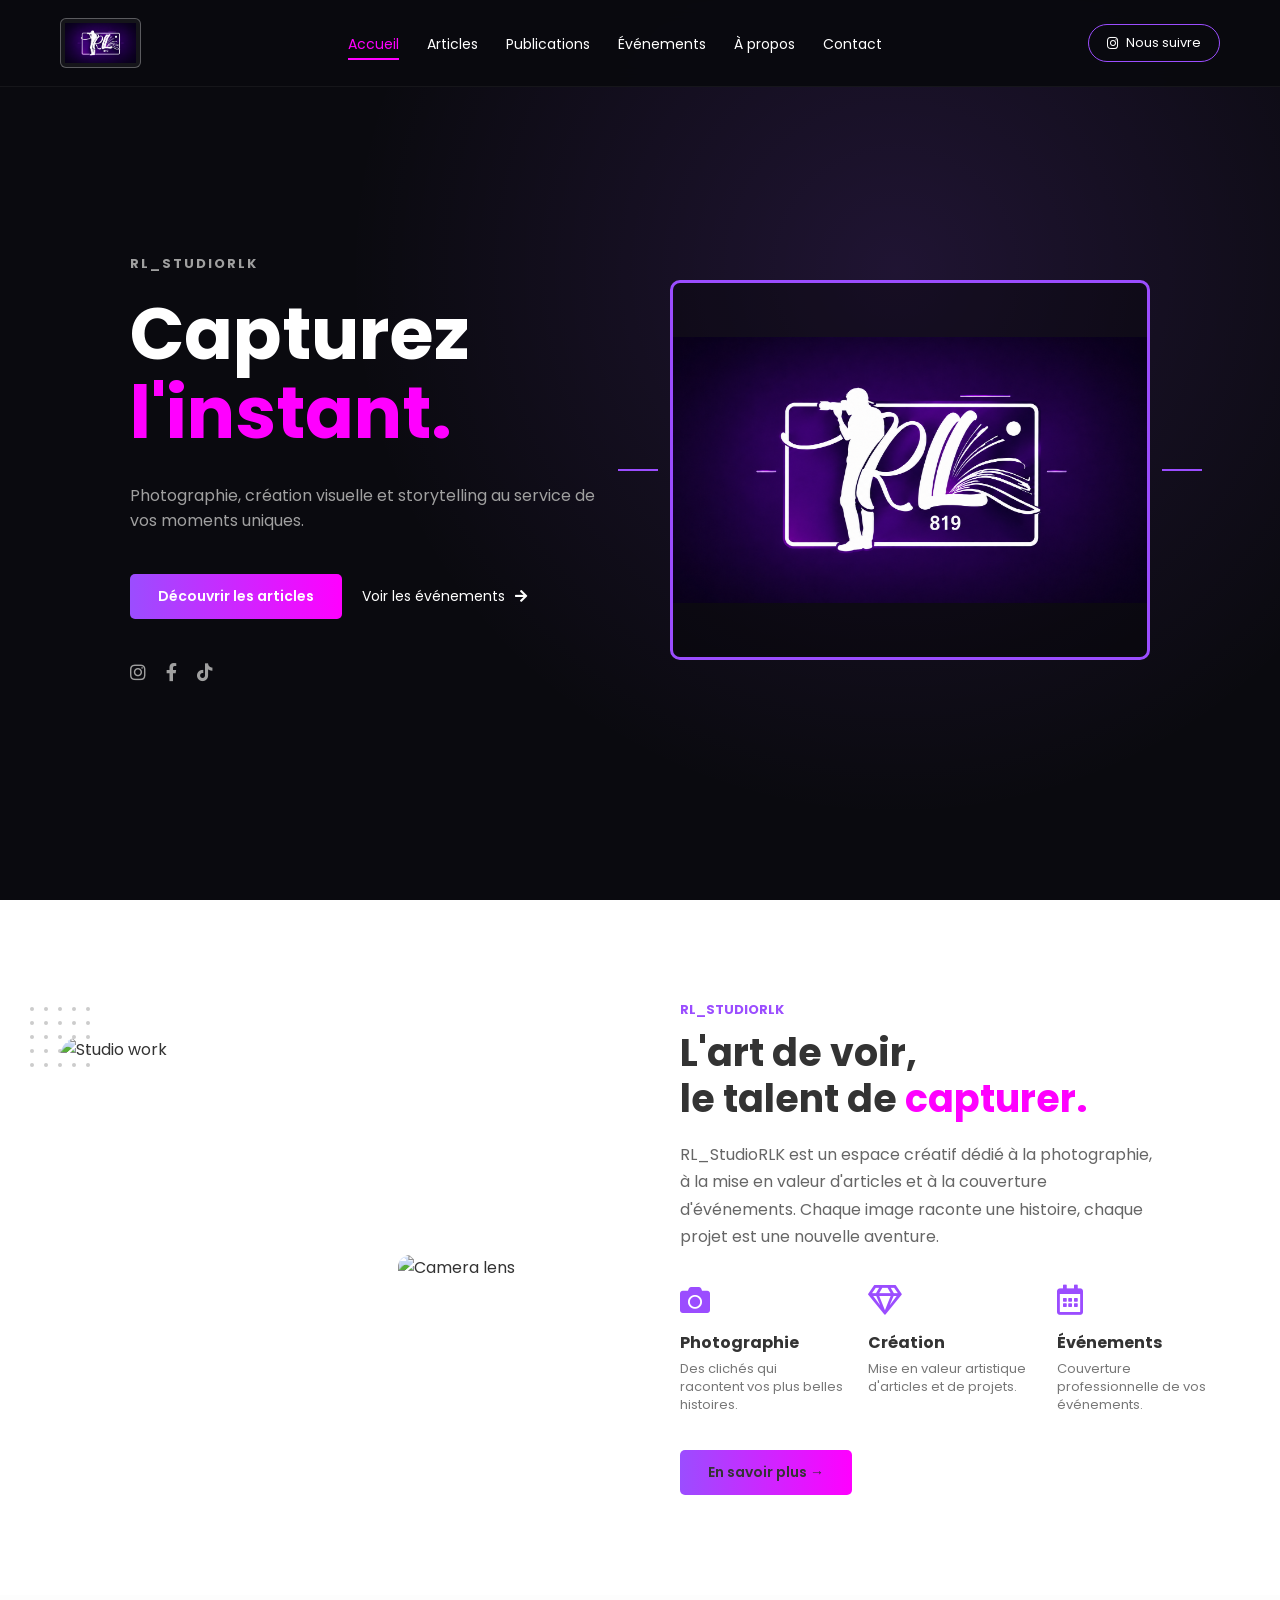
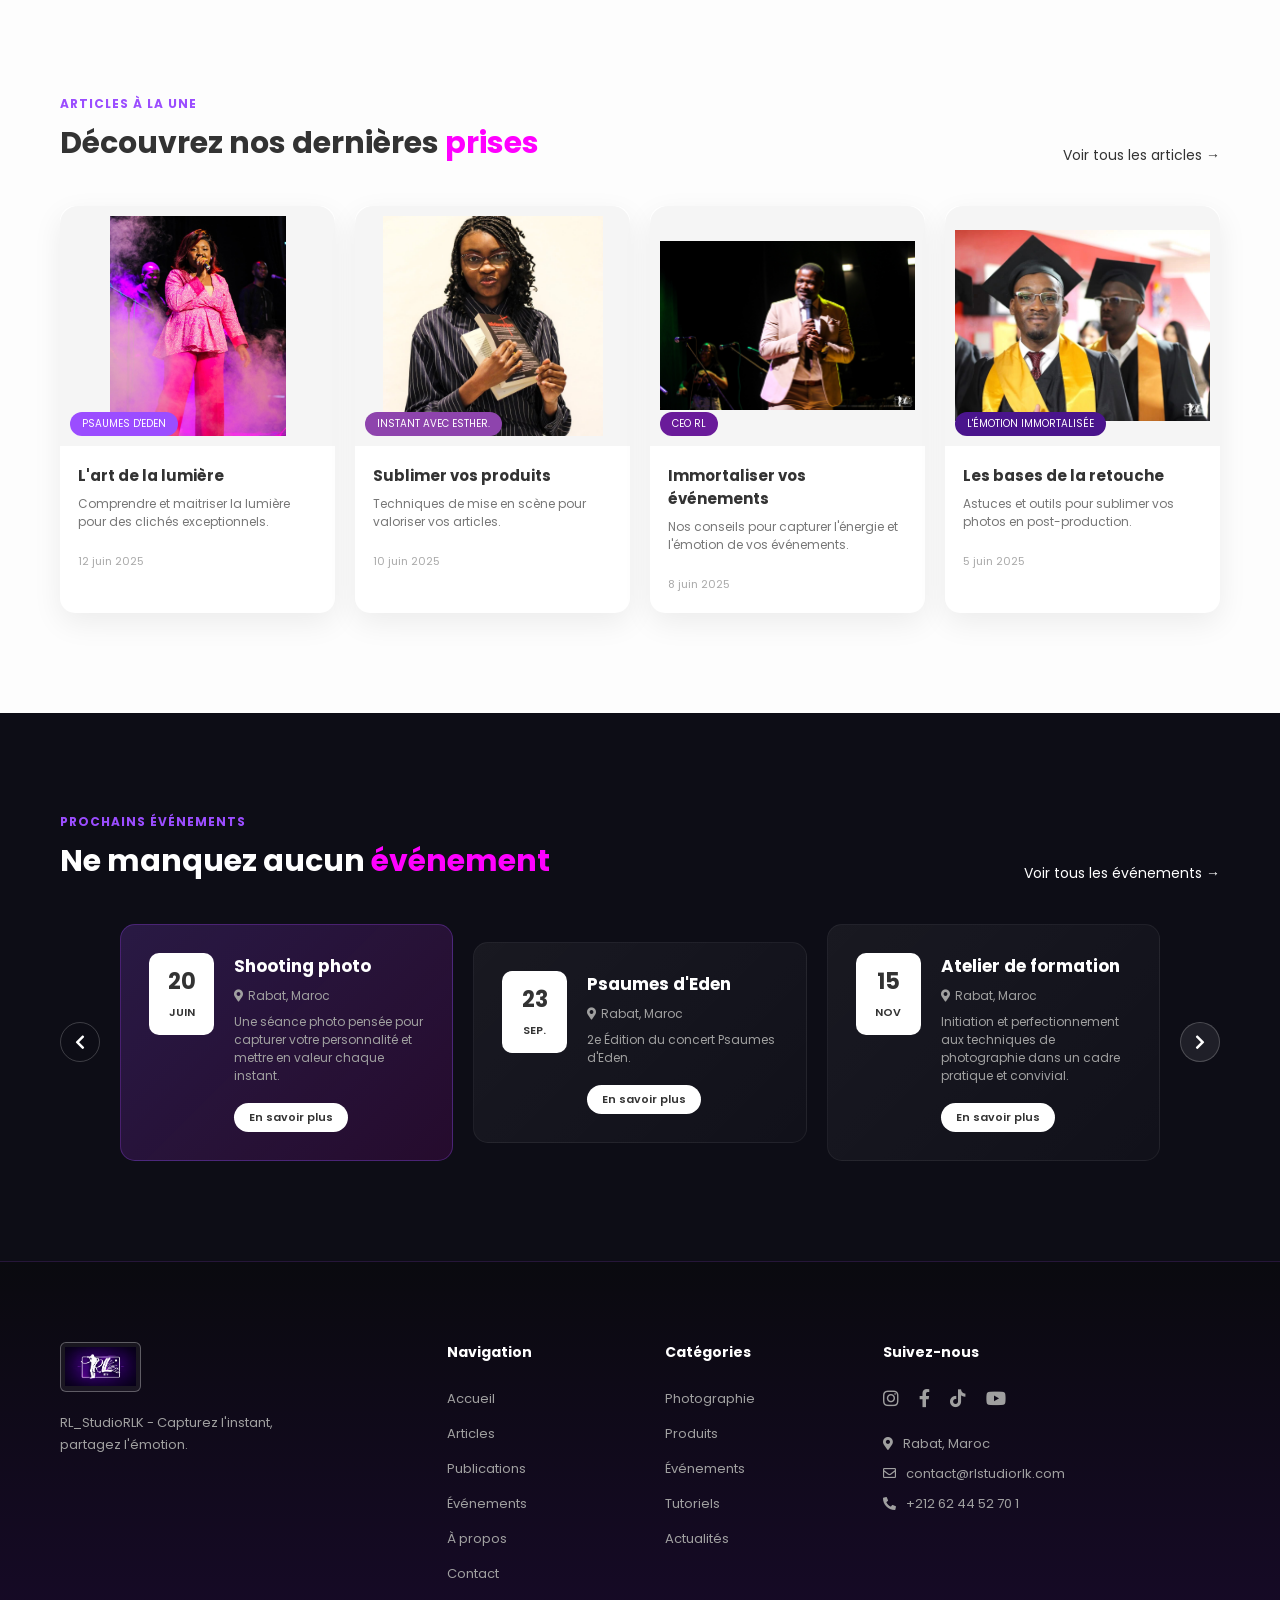
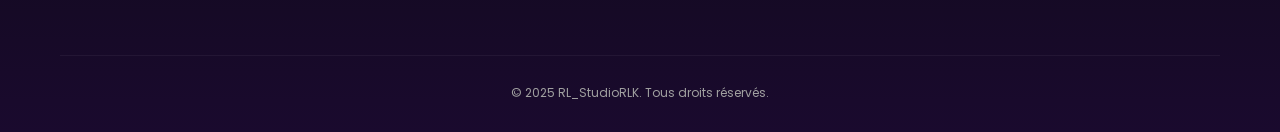
==== index.html @ e12bb28c "RLStudio" ====
<!DOCTYPE html>
<html lang="fr">
<head>
    <meta charset="UTF-8">
    <meta name="viewport" content="width=device-width, initial-scale=1.0">
    <title>RL_STUDIORLK - Capturez l'instant</title>
    <link rel="stylesheet" href="https://cdnjs.cloudflare.com/ajax/libs/font-awesome/5.15.3/css/all.min.css">
    <link href="https://fonts.googleapis.com/css2?family=Poppins:wght@300;400;500;600;700&display=swap" rel="stylesheet">
    <style>
        :root {
            --primary: #9b4dff;
            --primary-dark: #6a1b9a;
            --accent: #ff00ff;
            --bg-dark: #0a0a0f;
            --text-light: #ffffff;
            --text-gray: #a0a0a0;
            --nav-bg: rgba(10, 10, 15, 0.97);
        }

        * { margin: 0; padding: 0; box-sizing: border-box; font-family: 'Poppins', sans-serif; }

        body { background-color: var(--bg-dark); color: var(--text-light); overflow-x: hidden; }

        a { text-decoration: none; color: inherit; }
        ul { list-style: none; }

        .container { max-width: 1200px; margin: 0 auto; padding: 0 20px; }

        /* ===== SCROLL ANIMATIONS ===== */
        .reveal {
            opacity: 0;
            transform: translateX(-60px);
            transition: opacity 0.7s ease, transform 0.7s ease;
        }
        .reveal.from-right { transform: translateX(60px); }
        .reveal.from-bottom { transform: translateY(40px); }
        .reveal.visible { opacity: 1; transform: translate(0, 0); }
        .reveal.delay-1 { transition-delay: 0.1s; }
        .reveal.delay-2 { transition-delay: 0.2s; }
        .reveal.delay-3 { transition-delay: 0.3s; }
        .reveal.delay-4 { transition-delay: 0.4s; }
        .reveal.delay-5 { transition-delay: 0.5s; }
        .reveal.delay-6 { transition-delay: 0.6s; }

        /* ===== NAVBAR ===== */
        nav {
            position: fixed;
            top: 0; left: 0; right: 0;
            z-index: 1000;
            background: var(--nav-bg);
            padding: 18px 0;
            border-bottom: 1px solid rgba(255,255,255,0.05);
            backdrop-filter: blur(10px);
        }

        nav .container { display: flex; justify-content: space-between; align-items: center; }

        .logo { font-weight: 700; font-size: 22px; display: flex; align-items: center; gap: 10px; z-index: 1100; position: relative; }
        .logo-box { border: 1px solid rgba(255,255,255,0.3); padding: 4px; border-radius: 6px; display: flex; align-items: center; justify-content: center; background: rgba(255,255,255,0.05); }
        .logo-box img { height: 40px; width: auto; display: block; object-fit: contain; }

        .nav-links { display: flex; gap: 28px; }
        .nav-links li a { font-size: 14px; font-weight: 400; transition: color 0.3s; }
        .nav-links li a:hover { color: var(--primary); }
        .nav-links li a.active { color: var(--accent); border-bottom: 2px solid var(--accent); padding-bottom: 4px; }

        .btn-follow {
            border: 1px solid var(--primary);
            padding: 8px 18px;
            border-radius: 20px;
            display: flex;
            align-items: center;
            gap: 8px;
            font-size: 13px;
            transition: background 0.3s, color 0.3s;
            white-space: nowrap;
        }
        .btn-follow:hover { background: var(--primary); color: white; }

        /* Bouton fermer DANS le menu */
        .mobile-close {
            position: absolute;
            top: 24px;
            right: 24px;
            width: 44px;
            height: 44px;
            background: rgba(255,255,255,0.08);
            border: 1px solid rgba(255,255,255,0.25);
            border-radius: 50%;
            display: flex;
            justify-content: center;
            align-items: center;
            cursor: pointer;
            z-index: 10;
            padding: 0;
            transition: background 0.3s, border-color 0.3s;
        }
        .mobile-close:hover { background: rgba(255,255,255,0.15); border-color: white; }
        .mobile-close span {
            display: block;
            width: 20px;
            height: 2px;
            background: #ffffff;
            border-radius: 2px;
            position: absolute;
        }
        .mobile-close span:nth-child(1) { transform: rotate(45deg); }
        .mobile-close span:nth-child(2) { transform: rotate(-45deg); }

        /* ===== HAMBURGER BUTTON ===== */
        .hamburger {
            display: none;
            flex-direction: column;
            justify-content: center;
            align-items: center;
            gap: 5px;
            width: 40px;
            height: 40px;
            cursor: pointer;
            z-index: 1200;
            position: relative;
            border: 1px solid rgba(255,255,255,0.15);
            border-radius: 8px;
            padding: 8px;
            background: transparent;
            transition: border-color 0.3s;
        }
        .hamburger:hover { border-color: var(--primary); }
        .hamburger.open { border-color: rgba(255,255,255,0.5); background: rgba(255,255,255,0.05); }

        .hamburger span {
            display: block;
            width: 22px;
            height: 2px;
            background: #ffffff;
            border-radius: 2px;
            transition: all 0.35s cubic-bezier(0.4, 0, 0.2, 1);
            transform-origin: center;
        }

        .hamburger.open span {
            background: #ffffff;
        }

        /* Animation croix */
        .hamburger.open span:nth-child(1) { transform: translateY(7px) rotate(45deg); }
        .hamburger.open span:nth-child(2) { opacity: 0; transform: scaleX(0); }
        .hamburger.open span:nth-child(3) { transform: translateY(-7px) rotate(-45deg); }

        /* ===== MOBILE MENU OVERLAY ===== */
        .mobile-menu {
            display: none;
            position: fixed;
            top: 0; left: 0; right: 0; bottom: 0;
            background: var(--bg-dark);
            z-index: 1100;
            flex-direction: column;
            justify-content: center;
            align-items: center;
            gap: 0;
            opacity: 0;
            pointer-events: none;
            transition: opacity 0.4s ease;
        }

        .mobile-menu.open {
            opacity: 1;
            pointer-events: all;
        }

        /* Fond décoratif mobile menu */
        .mobile-menu::before {
            content: '';
            position: absolute;
            top: -200px; right: -200px;
            width: 600px; height: 600px;
            background: radial-gradient(circle, rgba(155,77,255,0.12) 0%, transparent 70%);
            pointer-events: none;
        }
        .mobile-menu::after {
            content: '';
            position: absolute;
            bottom: -200px; left: -200px;
            width: 500px; height: 500px;
            background: radial-gradient(circle, rgba(255,0,255,0.08) 0%, transparent 70%);
            pointer-events: none;
        }

        .mobile-nav-links {
            display: flex;
            flex-direction: column;
            align-items: center;
            gap: 8px;
            width: 100%;
            padding: 0 30px;
            position: relative;
            z-index: 1;
        }

        .mobile-nav-links li {
            width: 100%;
            text-align: center;
            opacity: 0;
            transform: translateY(20px);
            transition: opacity 0.4s ease, transform 0.4s ease;
        }

        .mobile-menu.open .mobile-nav-links li {
            opacity: 1;
            transform: translateY(0);
        }

        /* Délais cascade sur les liens mobile */
        .mobile-menu.open .mobile-nav-links li:nth-child(1) { transition-delay: 0.1s; }
        .mobile-menu.open .mobile-nav-links li:nth-child(2) { transition-delay: 0.17s; }
        .mobile-menu.open .mobile-nav-links li:nth-child(3) { transition-delay: 0.24s; }
        .mobile-menu.open .mobile-nav-links li:nth-child(4) { transition-delay: 0.31s; }
        .mobile-menu.open .mobile-nav-links li:nth-child(5) { transition-delay: 0.38s; }
        .mobile-menu.open .mobile-nav-links li:nth-child(6) { transition-delay: 0.45s; }

        .mobile-nav-links li a {
            display: block;
            font-size: 28px;
            font-weight: 600;
            color: white;
            padding: 14px 0;
            letter-spacing: 1px;
            transition: color 0.3s;
            border-bottom: 1px solid rgba(255,255,255,0.06);
        }
        .mobile-nav-links li:last-child a { border-bottom: none; }
        .mobile-nav-links li a:hover { color: var(--accent); }
        .mobile-nav-links li a.active { color: var(--accent); }

        .mobile-follow {
            margin-top: 40px;
            opacity: 0;
            transform: translateY(20px);
            transition: opacity 0.4s ease 0.55s, transform 0.4s ease 0.55s;
            position: relative;
            z-index: 1;
        }

        .mobile-menu.open .mobile-follow {
            opacity: 1;
            transform: translateY(0);
        }

        .mobile-follow a {
            display: flex;
            align-items: center;
            gap: 10px;
            background: linear-gradient(90deg, #9b4dff, #ff00ff);
            padding: 14px 40px;
            border-radius: 30px;
            font-size: 15px;
            font-weight: 600;
            color: white;
        }

        .mobile-social {
            display: flex;
            gap: 24px;
            margin-top: 30px;
            opacity: 0;
            transform: translateY(20px);
            transition: opacity 0.4s ease 0.62s, transform 0.4s ease 0.62s;
            position: relative;
            z-index: 1;
        }
        .mobile-menu.open .mobile-social { opacity: 1; transform: translateY(0); }
        .mobile-social a { color: var(--text-gray); font-size: 20px; transition: color 0.3s; }
        .mobile-social a:hover { color: var(--accent); }

        /* ===== HERO ===== */
        .hero {
            padding-top: 140px;
            padding-bottom: 100px;
            min-height: 100vh;
            display: flex;
            align-items: center;
            background: radial-gradient(circle at 70% 30%, rgba(155,77,255,0.15) 0%, rgba(10,10,15,0) 50%);
        }

        .hero-content { display: flex; justify-content: space-between; align-items: center; width: 100%; gap: 40px; }
        .hero-text { flex: 1; max-width: 500px; }

        .hero-text h4 { color: var(--text-gray); font-size: 13px; text-transform: uppercase; margin-bottom: 20px; letter-spacing: 2px; }

        .hero-text h1 { font-size: 72px; line-height: 1.1; margin-bottom: 30px; }
        .hero-text h1 span { color: var(--accent); display: block; }
        .hero-text p { color: var(--text-gray); font-size: 16px; margin-bottom: 40px; line-height: 1.6; }

        .hero-btns { display: flex; gap: 20px; align-items: center; margin-bottom: 40px; flex-wrap: wrap; }

        .btn-primary {
            background: linear-gradient(90deg, #9b4dff, #ff00ff);
            padding: 12px 28px;
            border-radius: 5px;
            font-weight: 600;
            font-size: 14px;
            display: inline-block;
            transition: opacity 0.3s;
        }
        .btn-primary:hover { opacity: 0.85; }

        .btn-link { font-size: 14px; display: flex; align-items: center; gap: 10px; }
        .btn-link:hover { color: var(--accent); }

        .social-icons { display: flex; gap: 20px; }
        .social-icons a { color: var(--text-gray); font-size: 18px; transition: color 0.3s; }
        .social-icons a:hover { color: var(--accent); }

        .hero-image { flex: 1; position: relative; display: flex; justify-content: flex-end; }

        .hero-image-wrapper {
            position: relative;
            width: 480px; height: 380px;
            border: 3px solid var(--primary);
            border-radius: 10px;
            display: flex; justify-content: center; align-items: center;
        }
        .hero-image-wrapper::before, .hero-image-wrapper::after {
            content: ''; position: absolute; background: var(--primary); height: 2px; width: 40px;
        }
        .hero-image-wrapper::before { left: -55px; }
        .hero-image-wrapper::after { right: -55px; }

        .hero-main-img { width: 100%; height: 100%; object-fit: contain; border-radius: 8px; background: rgba(0,0,0,0.3); }

        /* ===== ABOUT ===== */
        .about { background: white; color: #333; padding: 100px 0; }
        .about-content { display: flex; gap: 80px; align-items: center; }

        .about-images { flex: 1; position: relative; display: flex; min-height: 400px; }

        .dots-grid { position: absolute; top: -30px; left: -30px; display: grid; grid-template-columns: repeat(5,1fr); gap: 10px; z-index: 0; }
        .dot { width: 4px; height: 4px; background: #ccc; border-radius: 50%; }

        .main-about-img { width: 320px; height: 420px; object-fit: cover; border-radius: 20px; position: relative; z-index: 1; }

        .overlay-about-img {
            width: 180px; height: 250px; object-fit: cover; border-radius: 20px;
            position: absolute; bottom: -40px; right: 30px; z-index: 2; border: 8px solid white;
        }

        .about-text { flex: 1; }
        .about-text h4 { color: var(--primary); font-size: 13px; margin-bottom: 10px; }
        .about-text h2 { font-size: 38px; line-height: 1.2; margin-bottom: 20px; }
        .about-text h2 span { color: var(--accent); }
        .about-text > p { color: #666; margin-bottom: 35px; max-width: 480px; line-height: 1.7; }

        .services { display: grid; grid-template-columns: repeat(3,1fr); gap: 25px; margin-bottom: 35px; }
        .service-item h5 { font-size: 16px; margin: 12px 0 5px; }
        .service-item p { font-size: 13px; color: #777; line-height: 1.4; }
        .service-icon { font-size: 30px; color: var(--primary); }

        /* ===== ARTICLES ===== */
        .articles { padding: 100px 0; background: #fdfdfd; color: #333; }

        .section-header { display: flex; justify-content: space-between; align-items: flex-end; margin-bottom: 40px; gap: 20px; }
        .section-header h4 { color: var(--primary); font-size: 12px; margin-bottom: 8px; text-transform: uppercase; letter-spacing: 1px; }
        .section-header h2 { font-size: 30px; }
        .section-header h2 span { color: var(--accent); }

        .article-grid { display: grid; grid-template-columns: repeat(4,1fr); gap: 20px; }

        .article-card { background: white; border-radius: 15px; overflow: hidden; box-shadow: 0 10px 30px rgba(0,0,0,0.07); transition: transform 0.3s; }
        .article-card:hover { transform: translateY(-8px); }

        .article-img {
            height: 240px;
            overflow: hidden;
            position: relative;
            background: #f5f5f5;
            border-radius: 18px 18px 0 0;
        }
        .article-img img {
            width: 100%;
            height: 100%;
            object-fit: contain;
            object-position: center;
            display: block;
            padding: 10px;
            box-sizing: border-box;
            border-radius: 18px;
            transition: transform 0.4s;
        }
        .article-card:hover .article-img img { transform: scale(1.04); }

        .badge { position: absolute; bottom: 10px; left: 10px; background: var(--primary); color: white; padding: 4px 12px; border-radius: 15px; font-size: 10px; text-transform: uppercase; }

        .article-info { padding: 18px; }
        .article-info h3 { font-size: 15px; margin-bottom: 8px; }
        .article-info p { font-size: 12px; color: #777; margin-bottom: 16px; line-height: 1.5; }
        .article-date { font-size: 11px; color: #aaa; }

        /* ===== EVENTS ===== */
        .events { background: #0d0d16; padding: 100px 0; }
        .events-slider { display: flex; gap: 20px; align-items: center; }

        .event-card {
            flex: 1;
            background: linear-gradient(135deg, rgba(255,255,255,0.05) 0%, rgba(255,255,255,0.02) 100%);
            border-radius: 15px; padding: 28px; display: flex; gap: 20px;
            overflow: hidden; min-height: 190px;
            border: 1px solid rgba(255,255,255,0.06);
        }
        .event-card.featured { background: linear-gradient(135deg, rgba(155,77,255,0.2) 0%, rgba(255,0,255,0.1) 100%); border-color: rgba(155,77,255,0.3); }

        .event-date-box { background: white; color: #333; border-radius: 10px; padding: 12px; text-align: center; min-width: 65px; height: fit-content; }
        .event-date-box .day { font-size: 22px; font-weight: 700; display: block; }
        .event-date-box .month { font-size: 11px; font-weight: 600; text-transform: uppercase; }

        .event-details h3 { font-size: 17px; margin-bottom: 8px; }
        .event-location { font-size: 12px; color: var(--text-gray); margin-bottom: 8px; display: flex; align-items: center; gap: 5px; }
        .event-details p { font-size: 12px; color: var(--text-gray); margin-bottom: 18px; max-width: 200px; }

        .btn-sm-white { background: white; color: #333; padding: 6px 15px; border-radius: 20px; font-size: 11px; font-weight: 600; display: inline-block; transition: background 0.3s; }
        .btn-sm-white:hover { background: var(--primary); color: white; }

        .slider-arrow { width: 40px; height: 40px; border-radius: 50%; border: 1px solid rgba(255,255,255,0.2); display: flex; justify-content: center; align-items: center; cursor: pointer; flex-shrink: 0; transition: border-color 0.3s, background 0.3s; }
        .slider-arrow:hover { border-color: var(--primary); background: rgba(155,77,255,0.15); }

        /* ===== FOOTER ===== */
        footer { padding: 80px 0 30px; background: linear-gradient(to bottom, #0a0a0f, #1a0a2e); border-top: 1px solid rgba(255,255,255,0.05); }

        .footer-grid { display: grid; grid-template-columns: 2fr 1fr 1fr 2fr; gap: 50px; margin-bottom: 60px; }

        .footer-logo-desc p { font-size: 13px; color: var(--text-gray); margin-top: 20px; max-width: 250px; line-height: 1.7; }
        .footer-col h4 { font-size: 14px; margin-bottom: 22px; color: var(--text-light); }
        .footer-col ul li { margin-bottom: 10px; }
        .footer-col ul li a { font-size: 13px; color: var(--text-gray); transition: color 0.3s; }
        .footer-col ul li a:hover { color: var(--primary); }
        .footer-contact p { font-size: 13px; color: var(--text-gray); margin-bottom: 10px; display: flex; align-items: center; gap: 10px; }

        .footer-bottom { border-top: 1px solid rgba(255,255,255,0.05); padding-top: 28px; text-align: center; font-size: 12px; color: var(--text-gray); }

        /* ===================================================== */
        /*                  RESPONSIVE — TABLET (≤900px)         */
        /* ===================================================== */
        @media (max-width: 900px) {
            .nav-links, .btn-follow { display: none; }
            .hamburger { display: flex; }
            .mobile-menu { display: flex; }

            /* Hero */
            .hero-content { flex-direction: column; text-align: center; gap: 50px; }
            .hero-text { max-width: 100%; }
            .hero-text h1 { font-size: 52px; }
            .hero-btns { justify-content: center; }
            .social-icons { justify-content: center; }
            .hero-image { justify-content: center; width: 100%; }
            .hero-image-wrapper { width: 100%; max-width: 420px; height: 320px; }
            .hero-image-wrapper::before, .hero-image-wrapper::after { display: none; }

            /* About */
            .about-content { flex-direction: column; gap: 60px; }
            .about-images { justify-content: center; min-height: 350px; }
            .main-about-img { width: 280px; height: 360px; }
            .overlay-about-img { width: 150px; height: 210px; right: 10px; bottom: -30px; }
            .about-text { text-align: center; }
            .about-text > p { margin-left: auto; margin-right: auto; }
            .about-text h2 { font-size: 32px; }
            .services { grid-template-columns: repeat(3,1fr); }

            /* Articles */
            .article-grid { grid-template-columns: repeat(2,1fr); }
            .article-img { height: 220px; }
            .section-header { flex-direction: column; align-items: flex-start; gap: 10px; }

            /* Events */
            .events-slider { flex-direction: column; }
            .slider-arrow { display: none; }
            .event-card { width: 100%; }

            /* Footer */
            .footer-grid { grid-template-columns: 1fr 1fr; gap: 35px; }
            .footer-logo-desc { grid-column: 1 / -1; }
        }

        /* ===================================================== */
        /*                  RESPONSIVE — MOBILE (≤600px)         */
        /* ===================================================== */
        @media (max-width: 600px) {
            .hero { padding-top: 110px; padding-bottom: 70px; }
            .hero-text h1 { font-size: 40px; }
            .hero-text h4 { font-size: 12px; }
            .hero-text p { font-size: 14px; }
            .hero-btns { flex-direction: column; align-items: center; gap: 14px; }
            .btn-primary { width: 100%; text-align: center; }
            .hero-image-wrapper { height: 260px; }

            /* About */
            .about { padding: 70px 0 90px; }
            .about-content { gap: 50px; }
            .about-images { min-height: 300px; }
            .main-about-img { width: 230px; height: 300px; border-radius: 16px; }
            .overlay-about-img { width: 130px; height: 180px; right: 5px; border-width: 5px; border-radius: 14px; }
            .about-text h2 { font-size: 26px; }
            .services { grid-template-columns: 1fr; gap: 20px; text-align: left; }
            .service-item { display: flex; align-items: flex-start; gap: 15px; }
            .service-item > div { flex: 1; }

            /* Articles */
            .articles { padding: 70px 0; }
            .article-grid { grid-template-columns: 1fr; }
            .article-img { height: 240px; }

            /* Events */
            .events { padding: 70px 0; }
            .event-card { flex-direction: column; gap: 15px; }
            .event-date-box { align-self: flex-start; min-width: auto; display: flex; gap: 6px; align-items: baseline; padding: 8px 14px; }
            .event-date-box .day { font-size: 18px; }
            .event-date-box .month { font-size: 12px; }

            /* Footer */
            .footer-grid { grid-template-columns: 1fr; gap: 30px; }
            .footer-logo-desc { grid-column: 1; }
            footer { padding: 60px 0 25px; }
        }
    </style>
</head>
<body>

    <!-- ==================== NAVBAR ==================== -->
    <nav>
        <div class="container">
            <div class="logo">
                <div class="logo-box">
                    <img src="LOGO.png" alt="RL Studio Logo">
                </div>
            </div>
            <ul class="nav-links">
                <li><a href="#" class="active">Accueil</a></li>
                <li><a href="article.html">Articles</a></li>
                <li><a href="#">Publications</a></li>
                <li><a href="#">Événements</a></li>
                <li><a href="#">À propos</a></li>
                <li><a href="contacts.html">Contact</a></li>
            </ul>

            <a href="#" class="btn-follow">
                <i class="fab fa-instagram"></i> Nous suivre
            </a>

            <!-- Hamburger button -->
            <button class="hamburger" id="hamburger" aria-label="Ouvrir le menu">
                <span></span>
                <span></span>
                <span></span>
            </button>
        </div>
    </nav>

    <!-- ==================== MOBILE MENU ==================== -->
    <div class="mobile-menu" id="mobileMenu">
        <button class="mobile-close" id="mobileClose" aria-label="Fermer le menu">
            <span></span>
            <span></span>
        </button>
        <ul class="mobile-nav-links">
            <li><a href="#" class="active">Accueil</a></li>
            <li><a href="article.html">Articles</a></li>
            <li><a href="#">Publications</a></li>
            <li><a href="#">Événements</a></li>
            <li><a href="#">À propos</a></li>
            <li><a href="contacts.html">Contact</a></li>
        </ul>
        <div class="mobile-follow">
            <a href="#">
                <i class="fab fa-instagram"></i> Nous suivre
            </a>
        </div>
        <div class="mobile-social">
            <a href="#"><i class="fab fa-instagram"></i></a>
            <a href="#"><i class="fab fa-facebook-f"></i></a>
            <a href="#"><i class="fab fa-tiktok"></i></a>
            <a href="#"><i class="fab fa-youtube"></i></a>
        </div>
    </div>

    <!-- ==================== HERO ==================== -->
    <section class="hero">
        <div class="container">
            <div class="hero-content">
                <div class="hero-text">
                    <h4 class="reveal delay-1">RL_STUDIORLK</h4>
                    <h1 class="reveal delay-2">Capturez <span>l'instant.</span></h1>
                    <p class="reveal delay-3">Photographie, création visuelle et storytelling au service de vos moments uniques.</p>
                    <div class="hero-btns reveal delay-4">
                        <a href="#" class="btn-primary">Découvrir les articles</a>
                        <a href="#" class="btn-link">Voir les événements <i class="fas fa-arrow-right"></i></a>
                    </div>
                    <div class="social-icons reveal delay-5">
                        <a href="#"><i class="fab fa-instagram"></i></a>
                        <a href="#"><i class="fab fa-facebook-f"></i></a>
                        <a href="#"><i class="fab fa-tiktok"></i></a>
                    </div>
                </div>
                <div class="hero-image reveal from-right delay-3">
                    <div class="hero-image-wrapper">
                        <img src="LOGO.png" class="hero-main-img" alt="RL Studio">
                    </div>
                </div>
            </div>
        </div>
    </section>

    <!-- ==================== ABOUT ==================== -->
    <section class="about">
        <div class="container">
            <div class="about-content">
                <div class="about-images reveal delay-1">
                    <div class="dots-grid">
                        <div class="dot"></div><div class="dot"></div><div class="dot"></div><div class="dot"></div><div class="dot"></div>
                        <div class="dot"></div><div class="dot"></div><div class="dot"></div><div class="dot"></div><div class="dot"></div>
                        <div class="dot"></div><div class="dot"></div><div class="dot"></div><div class="dot"></div><div class="dot"></div>
                        <div class="dot"></div><div class="dot"></div><div class="dot"></div><div class="dot"></div><div class="dot"></div>
                        <div class="dot"></div><div class="dot"></div><div class="dot"></div><div class="dot"></div><div class="dot"></div>
                    </div>
                    <img src="https://replicate.delivery/xezq/8X9nfHsHDwWlEKfaPgrvBB8kS25m3fWCJNq58T6F0OwA9JUtA/out.png" alt="Studio work" class="main-about-img">
                    <img src="https://replicate.delivery/xezq/HtFrKZ6DVCpFFB9Feq8uVPiOADWmxV8pqHxuYWKo06DQfEqWA/out.png" alt="Camera lens" class="overlay-about-img">
                </div>
                <div class="about-text">
                    <h4 class="reveal delay-2">RL_STUDIORLK</h4>
                    <h2 class="reveal delay-3">L'art de voir, <br>le talent de <span>capturer.</span></h2>
                    <p class="reveal delay-4">RL_StudioRLK est un espace créatif dédié à la photographie, à la mise en valeur d'articles et à la couverture d'événements. Chaque image raconte une histoire, chaque projet est une nouvelle aventure.</p>
                    <div class="services">
                        <div class="service-item reveal delay-3">
                            <i class="fas fa-camera service-icon"></i>
                            <h5>Photographie</h5>
                            <p>Des clichés qui racontent vos plus belles histoires.</p>
                        </div>
                        <div class="service-item reveal delay-4">
                            <i class="far fa-gem service-icon"></i>
                            <h5>Création</h5>
                            <p>Mise en valeur artistique d'articles et de projets.</p>
                        </div>
                        <div class="service-item reveal delay-5">
                            <i class="far fa-calendar-alt service-icon"></i>
                            <h5>Événements</h5>
                            <p>Couverture professionnelle de vos événements.</p>
                        </div>
                    </div>
                    <a href="#" class="btn-primary reveal delay-5">En savoir plus &rarr;</a>
                </div>
            </div>
        </div>
    </section>

    <!-- ==================== ARTICLES ==================== -->
    <section class="articles">
        <div class="container">
            <div class="section-header">
                <div class="reveal delay-1">
                    <h4>ARTICLES À LA UNE</h4>
                    <h2>Découvrez nos dernières <span>prises</span></h2>
                </div>
                <a href="#" class="btn-link reveal from-right delay-2">Voir tous les articles &rarr;</a>
            </div>
            <div class="article-grid">
                <div class="article-card reveal delay-1">
                    <div class="article-img">
                        <img src="rl prise 2.jpg" alt="rl prise 1">
                        <span class="badge" style="background:#9b4dff;">Psaumes d'eden</span>
                    </div>
                    <div class="article-info">
                        <h3>L'art de la lumière</h3>
                        <p>Comprendre et maitriser la lumière pour des clichés exceptionnels.</p>
                        <span class="article-date">12 juin 2025</span>
                    </div>
                </div>
                <div class="article-card reveal delay-2">
                    <div class="article-img">
                        <img src="prise rl.jpg" alt="rl prise 2">
                        <span class="badge" style="background:#8e44ad;">Instant avec Esther.</span>
                    </div>
                    <div class="article-info">
                        <h3>Sublimer vos produits</h3>
                        <p>Techniques de mise en scène pour valoriser vos articles.</p>
                        <span class="article-date">10 juin 2025</span>
                    </div>
                </div>
                <div class="article-card reveal delay-3">
                    <div class="article-img">
                        <img src="rL.jpg" alt="Events">
                        <span class="badge" style="background:#6a1b9a;">CEO RL</span>
                    </div>
                    <div class="article-info">
                        <h3>Immortaliser vos événements</h3>
                        <p>Nos conseils pour capturer l'énergie et l'émotion de vos événements.</p>
                        <span class="article-date">8 juin 2025</span>
                    </div>
                </div>
                <div class="article-card reveal delay-4">
                    <div class="article-img">
                        <img src="rl prise 3.jpg" alt="Tutorial">
                        <span class="badge" style="background:#4a148c;">L'émotion immortalisée</span>
                    </div>
                    <div class="article-info">
                        <h3>Les bases de la retouche</h3>
                        <p>Astuces et outils pour sublimer vos photos en post-production.</p>
                        <span class="article-date">5 juin 2025</span>
                    </div>
                </div>
            </div>
        </div>
    </section>

    <!-- ==================== EVENTS ==================== -->
    <section class="events">
        <div class="container">
            <div class="section-header">
                <div class="reveal delay-1">
                    <h4 style="color:var(--primary);">PROCHAINS ÉVÉNEMENTS</h4>
                    <h2 style="color:white;">Ne manquez aucun <span style="color:var(--accent);">événement</span></h2>
                </div>
                <a href="#" class="btn-link reveal from-right delay-2" style="color:white;">Voir tous les événements &rarr;</a>
            </div>
            <div class="events-slider">
                <div class="slider-arrow reveal delay-1"><i class="fas fa-chevron-left"></i></div>

                <div class="event-card featured reveal delay-2">
                    <div class="event-date-box">
                        <span class="day">20</span>
                        <span class="month">JUIN</span>
                    </div>
                    <div class="event-details">
                        <h3>Shooting photo</h3>
                        <div class="event-location"><i class="fas fa-map-marker-alt"></i>Rabat, Maroc</div>
                        <p>Une séance photo pensée pour capturer votre personnalité et mettre en valeur chaque instant.</p>
                        <a href="#" class="btn-sm-white">En savoir plus</a>
                    </div>
                </div>

                <div class="event-card reveal delay-3">
                    <div class="event-date-box">
                        <span class="day">23</span>
                        <span class="month">SEP.</span>
                    </div>
                    <div class="event-details">
                        <h3>Psaumes d'Eden</h3>
                        <div class="event-location"><i class="fas fa-map-marker-alt"></i> Rabat, Maroc</div>
                        <p>2e Édition du concert Psaumes d'Eden.</p>
                        <a href="#" class="btn-sm-white">En savoir plus</a>
                    </div>
                </div>

                <div class="event-card reveal delay-4">
                    <div class="event-date-box">
                        <span class="day">15</span>
                        <span class="month">NOV</span>
                    </div>
                    <div class="event-details">
                        <h3>Atelier de formation</h3>
                        <div class="event-location"><i class="fas fa-map-marker-alt"></i> Rabat, Maroc</div>
                        <p>Initiation et perfectionnement aux techniques de photographie dans un cadre pratique et convivial.</p>
                        <a href="#" class="btn-sm-white">En savoir plus</a>
                    </div>
                </div>

                <div class="slider-arrow reveal from-right delay-5" style="background:rgba(255,255,255,0.08);"><i class="fas fa-chevron-right"></i></div>
            </div>
        </div>
    </section>

    <!-- ==================== FOOTER ==================== -->
    <footer>
        <div class="container">
            <div class="footer-grid">
                <div class="footer-logo-desc reveal delay-1">
                    <div class="logo"><div class="logo-box"><img src="LOGO.png" alt="RL Studio Logo"></div></div>
                    <p>RL_StudioRLK - Capturez l'instant, partagez l'émotion.</p>
                </div>
                <div class="footer-col reveal delay-2">
                    <h4>Navigation</h4>
                    <ul>
                        <li><a href="#">Accueil</a></li>
                        <li><a href="#">Articles</a></li>
                        <li><a href="#">Publications</a></li>
                        <li><a href="#">Événements</a></li>
                        <li><a href="#">À propos</a></li>
                        <li><a href="#">Contact</a></li>
                    </ul>
                </div>
                <div class="footer-col reveal delay-3">
                    <h4>Catégories</h4>
                    <ul>
                        <li><a href="#">Photographie</a></li>
                        <li><a href="#">Produits</a></li>
                        <li><a href="#">Événements</a></li>
                        <li><a href="#">Tutoriels</a></li>
                        <li><a href="#">Actualités</a></li>
                    </ul>
                </div>
                <div class="footer-col reveal delay-4">
                    <h4>Suivez-nous</h4>
                    <div class="social-icons" style="margin-bottom:22px;">
                        <a href="#"><i class="fab fa-instagram"></i></a>
                        <a href="#"><i class="fab fa-facebook-f"></i></a>
                        <a href="#"><i class="fab fa-tiktok"></i></a>
                        <a href="#"><i class="fab fa-youtube"></i></a>
                    </div>
                    <div class="footer-contact">
                        <p><i class="fas fa-map-marker-alt"></i> Rabat, Maroc</p>
                        <p><i class="far fa-envelope"></i> contact@rlstudiorlk.com</p>
                        <p><i class="fas fa-phone-alt"></i> +212 62 44 52 70 1</p>
                    </div>
                </div>
            </div>
            <div class="footer-bottom reveal from-bottom delay-2">
                &copy; 2025 RL_StudioRLK. Tous droits réservés.
            </div>
        </div>
    </footer>

    <script>
        /* ===== HAMBURGER MENU ===== */
        const hamburger = document.getElementById('hamburger');
        const mobileMenu = document.getElementById('mobileMenu');
        const mobileClose = document.getElementById('mobileClose');

        function openMenu() {
            hamburger.classList.add('open');
            mobileMenu.classList.add('open');
            document.body.style.overflow = 'hidden';
        }
        function closeMenu() {
            hamburger.classList.remove('open');
            mobileMenu.classList.remove('open');
            document.body.style.overflow = '';
        }

        hamburger.addEventListener('click', openMenu);
        mobileClose.addEventListener('click', closeMenu);

        mobileMenu.querySelectorAll('a').forEach(link => {
            link.addEventListener('click', closeMenu);
        });

        /* ===== SCROLL REVEAL ===== */
        const observer = new IntersectionObserver((entries) => {
            entries.forEach(entry => {
                if (entry.isIntersecting) {
                    entry.target.classList.add('visible');
                    observer.unobserve(entry.target);
                }
            });
        }, { threshold: 0.12, rootMargin: '0px 0px -40px 0px' });

        document.querySelectorAll('.reveal').forEach(el => observer.observe(el));

        window.addEventListener('load', () => {
            document.querySelectorAll('.hero .reveal').forEach(el => el.classList.add('visible'));
        });
    </script>
</body>
</html>
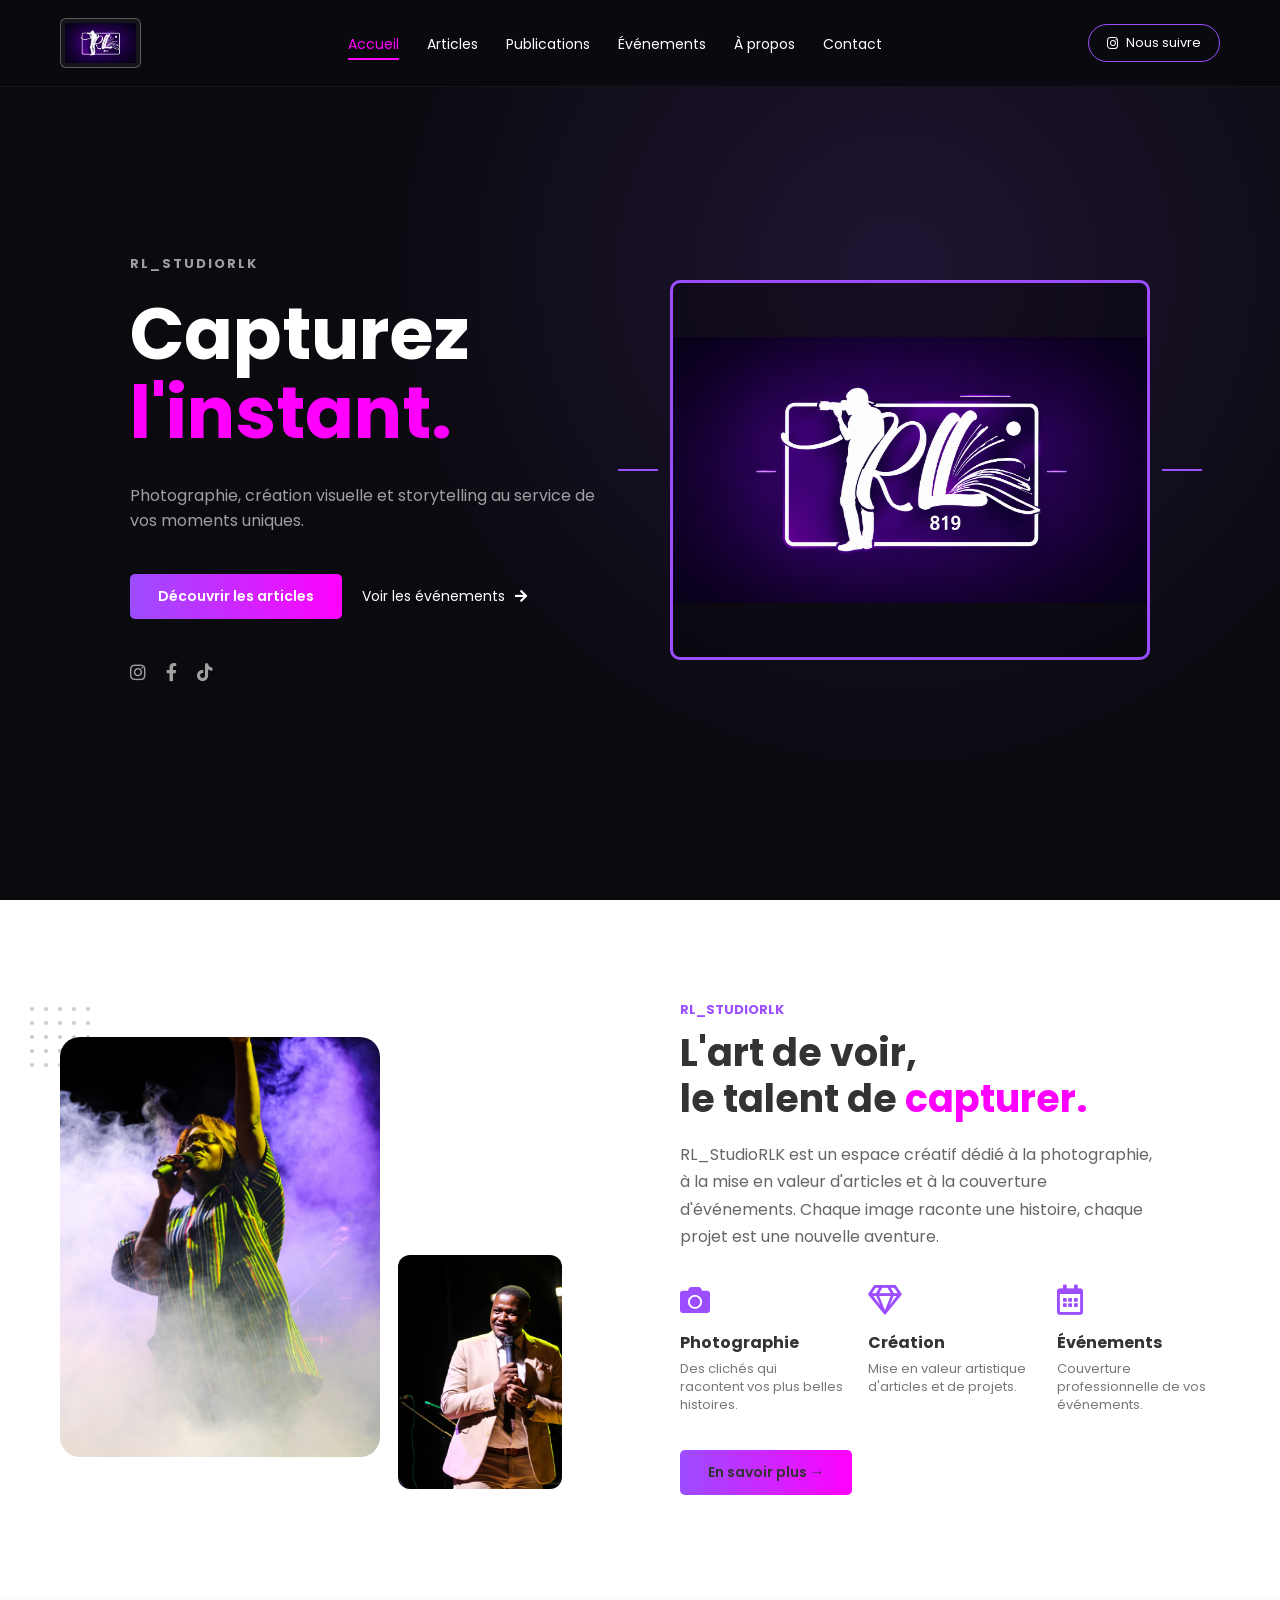
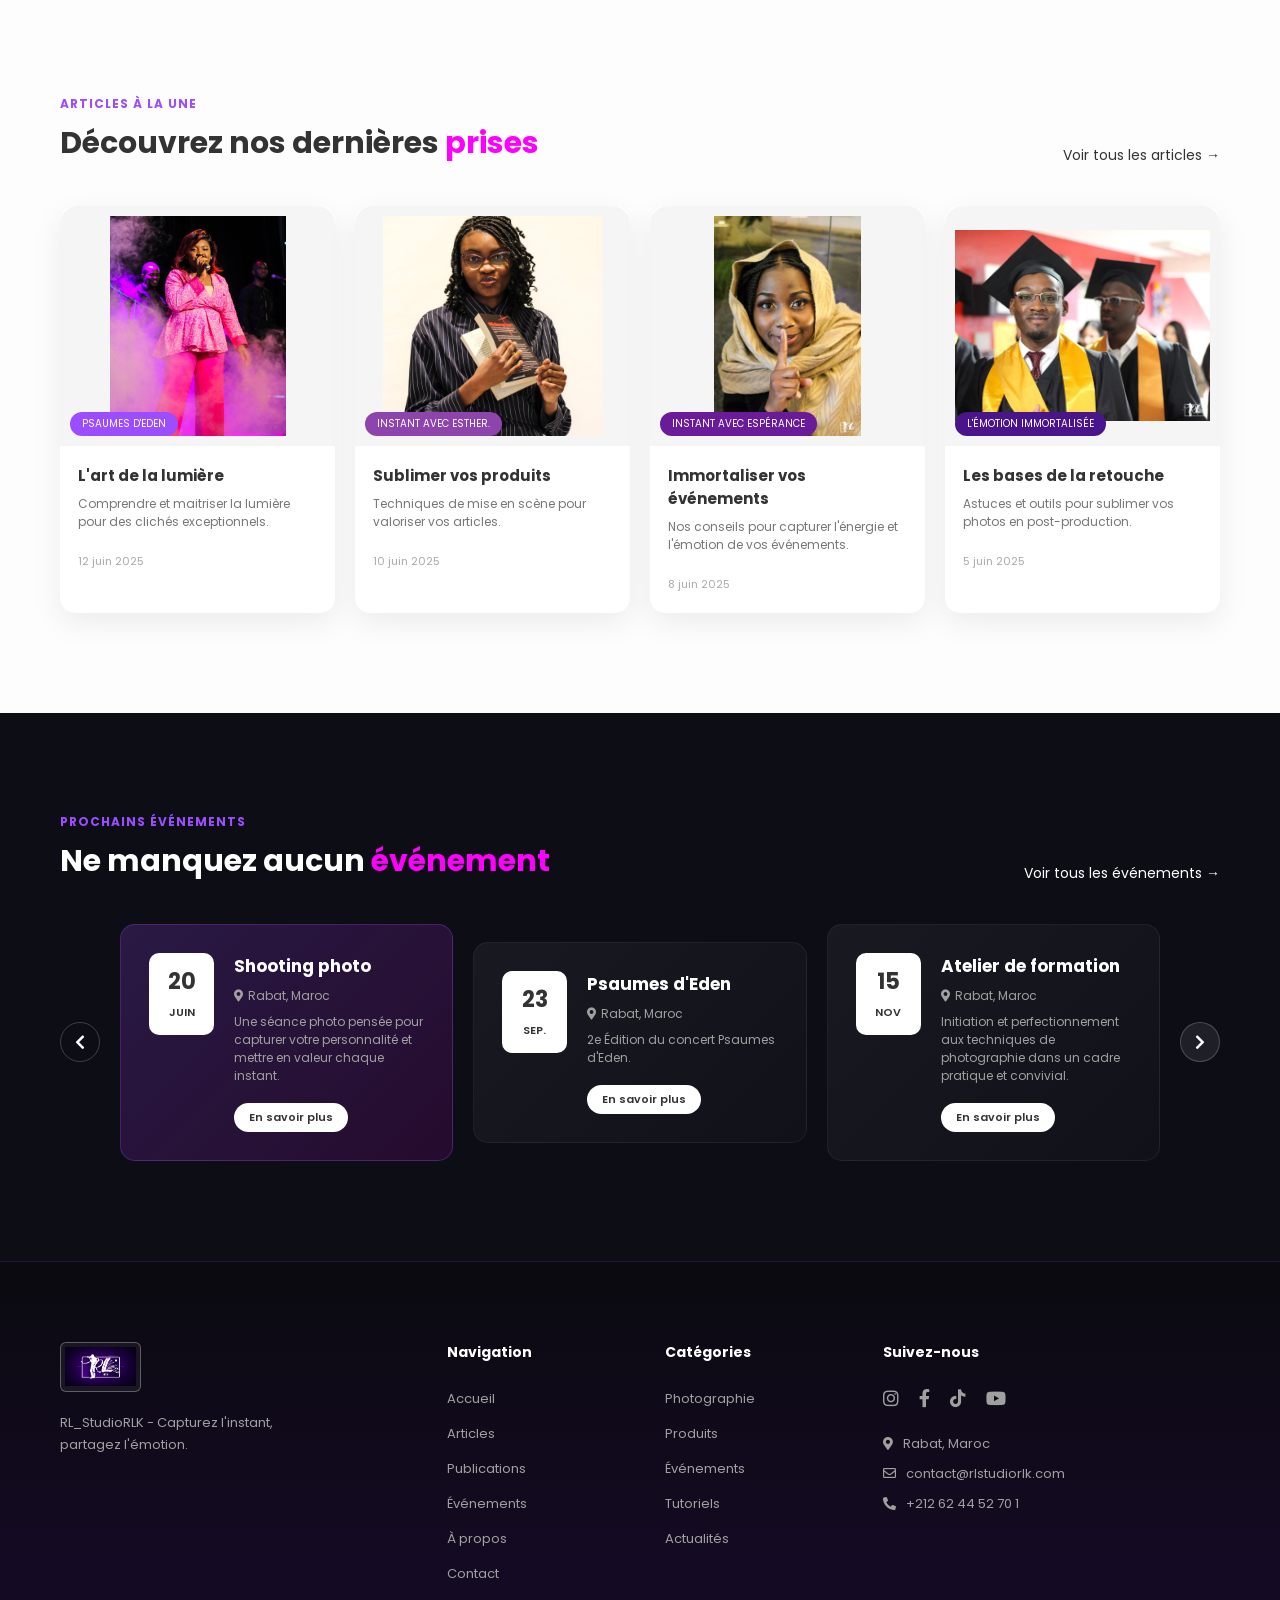
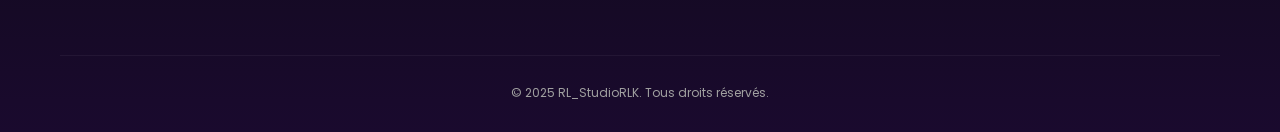
==== commit 30769bd5: "rl" ====
--- a/index.html
+++ b/index.html
@@ -619,8 +619,8 @@
                         <div class="dot"></div><div class="dot"></div><div class="dot"></div><div class="dot"></div><div class="dot"></div>
                         <div class="dot"></div><div class="dot"></div><div class="dot"></div><div class="dot"></div><div class="dot"></div>
                     </div>
-                    <img src="https://replicate.delivery/xezq/8X9nfHsHDwWlEKfaPgrvBB8kS25m3fWCJNq58T6F0OwA9JUtA/out.png" alt="Studio work" class="main-about-img">
-                    <img src="https://replicate.delivery/xezq/HtFrKZ6DVCpFFB9Feq8uVPiOADWmxV8pqHxuYWKo06DQfEqWA/out.png" alt="Camera lens" class="overlay-about-img">
+                    <img src="PASTEUR CHANTAL.jpg" alt="Studio work" class="main-about-img">
+                    <img src="rL.jpg"Camera lens" class="overlay-about-img">
                 </div>
                 <div class="about-text">
                     <h4 class="reveal delay-2">RL_STUDIORLK</h4>
@@ -684,8 +684,8 @@
                 </div>
                 <div class="article-card reveal delay-3">
                     <div class="article-img">
-                        <img src="rL.jpg" alt="Events">
-                        <span class="badge" style="background:#6a1b9a;">CEO RL</span>
+                        <img src="ESP2.jpg" alt="Events">
+                        <span class="badge" style="background:#6a1b9a;">Instant avec Espérance</span>
                     </div>
                     <div class="article-info">
                         <h3>Immortaliser vos événements</h3>
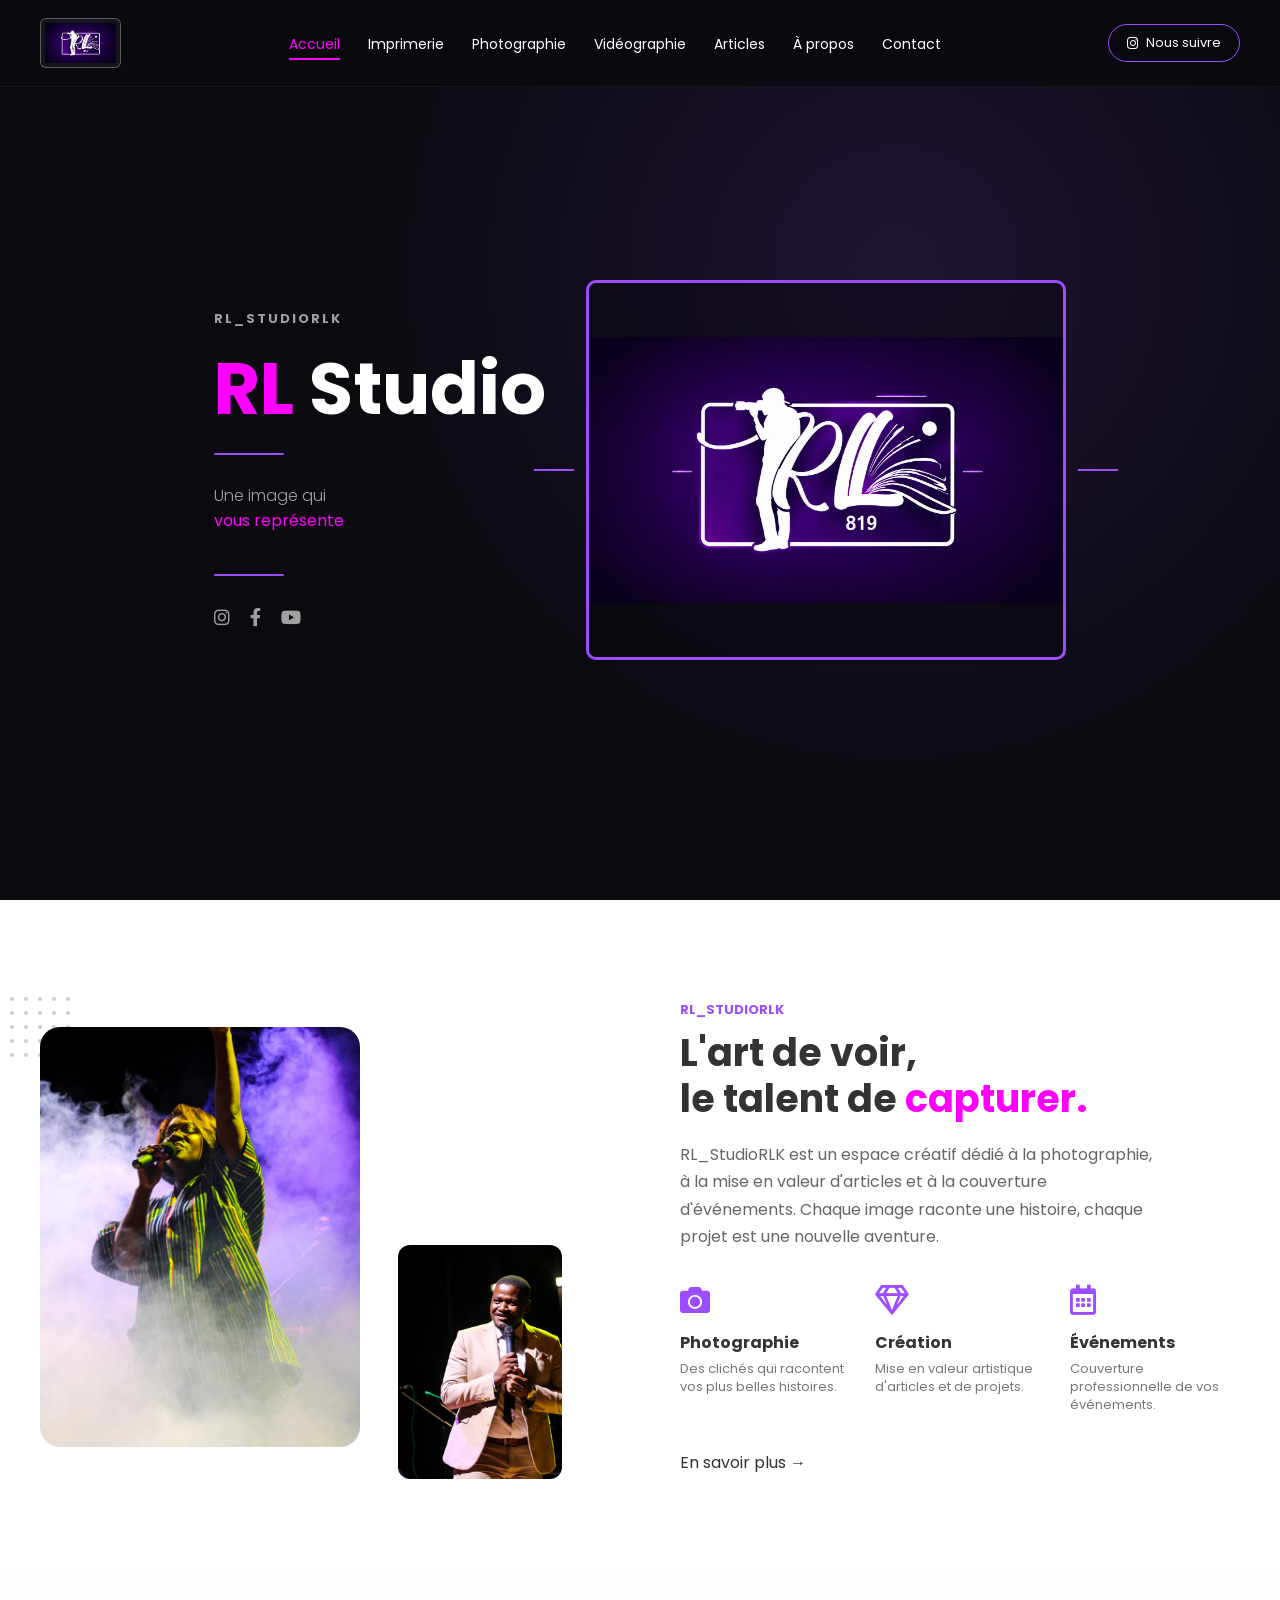
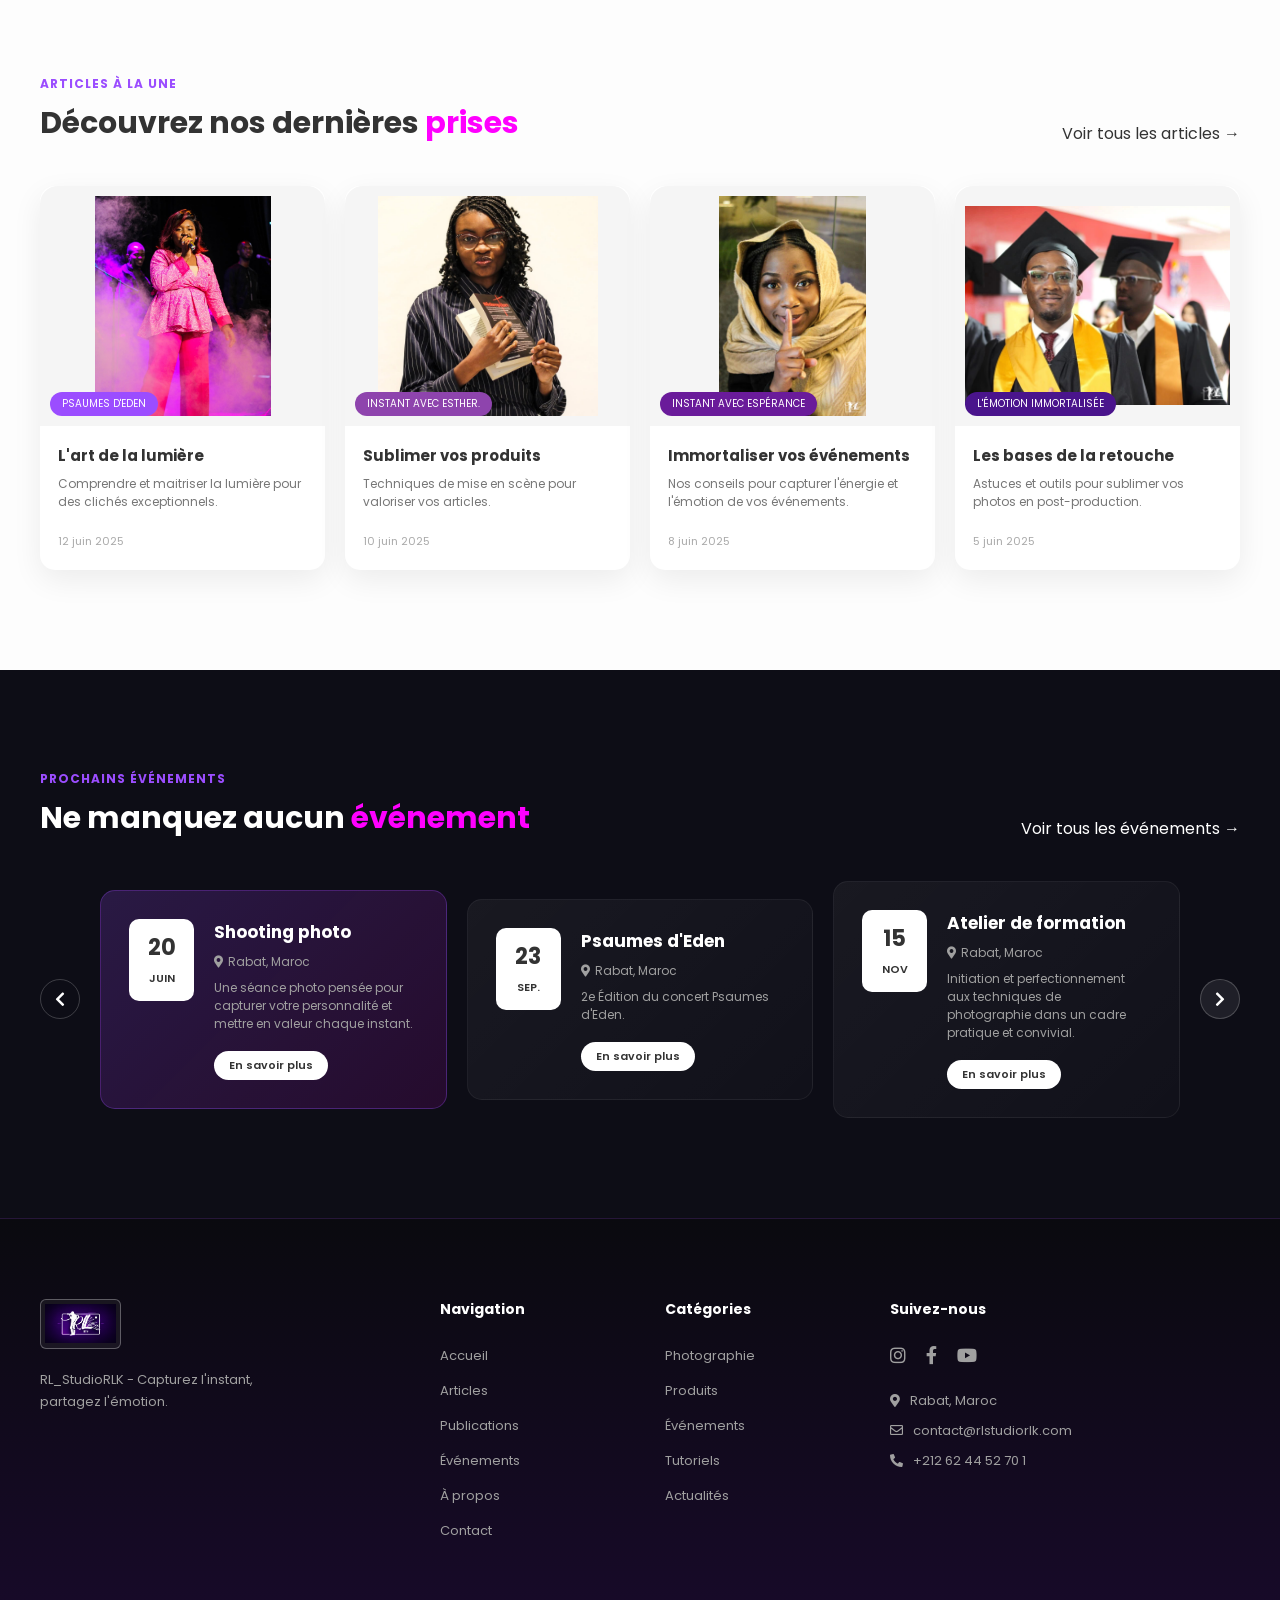
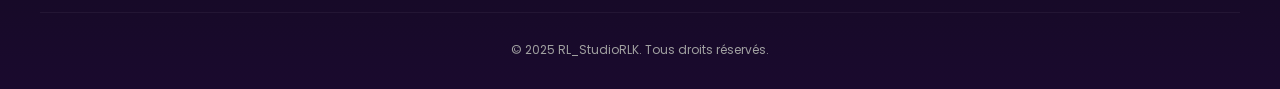
==== commit 7da721a1: "mise à jour" ====
--- a/index.html
+++ b/index.html
@@ -3,7 +3,7 @@
 <head>
     <meta charset="UTF-8">
     <meta name="viewport" content="width=device-width, initial-scale=1.0">
-    <title>RL_STUDIORLK - Capturez l'instant</title>
+    <title>RL_STUDIORLK - Une image qui vous représente</title>
     <link rel="stylesheet" href="https://cdnjs.cloudflare.com/ajax/libs/font-awesome/5.15.3/css/all.min.css">
     <link href="https://fonts.googleapis.com/css2?family=Poppins:wght@300;400;500;600;700&display=swap" rel="stylesheet">
     <style>
@@ -24,7 +24,7 @@
         a { text-decoration: none; color: inherit; }
         ul { list-style: none; }
 
-        .container { max-width: 1200px; margin: 0 auto; padding: 0 20px; }
+        .container { max-width: 1600px; margin: 0 auto; padding: 0 40px; }
 
         /* ===== SCROLL ANIMATIONS ===== */
         .reveal {
@@ -287,25 +287,15 @@
 
         .hero-text h4 { color: var(--text-gray); font-size: 13px; text-transform: uppercase; margin-bottom: 20px; letter-spacing: 2px; }
 
-        .hero-text h1 { font-size: 72px; line-height: 1.1; margin-bottom: 30px; }
-        .hero-text h1 span { color: var(--accent); display: block; }
+        .hero-text h1 { font-size: 72px; line-height: 1.1; margin-bottom: 24px; font-weight: 700; }
+        .hero-text h1 .rl-accent { color: var(--accent); }
+
+        .hero-divider { width: 70px; height: 2px; background: var(--primary); border-radius: 2px; margin-bottom: 28px; }
+
+        .hero-slogan { font-size: 42px; font-weight: 300; line-height: 1.2; color: var(--text-light); margin-bottom: 28px; }
+        .hero-slogan span { color: var(--accent); display: block; font-weight: 400; }
+
         .hero-text p { color: var(--text-gray); font-size: 16px; margin-bottom: 40px; line-height: 1.6; }
-
-        .hero-btns { display: flex; gap: 20px; align-items: center; margin-bottom: 40px; flex-wrap: wrap; }
-
-        .btn-primary {
-            background: linear-gradient(90deg, #9b4dff, #ff00ff);
-            padding: 12px 28px;
-            border-radius: 5px;
-            font-weight: 600;
-            font-size: 14px;
-            display: inline-block;
-            transition: opacity 0.3s;
-        }
-        .btn-primary:hover { opacity: 0.85; }
-
-        .btn-link { font-size: 14px; display: flex; align-items: center; gap: 10px; }
-        .btn-link:hover { color: var(--accent); }
 
         .social-icons { display: flex; gap: 20px; }
         .social-icons a { color: var(--text-gray); font-size: 18px; transition: color 0.3s; }
@@ -396,7 +386,7 @@
         .article-date { font-size: 11px; color: #aaa; }
 
         /* ===== EVENTS ===== */
-        .events { background: #0d0d16; padding: 100px 0; }
+        .events { background: #0d0d16; padding: 100px 0; scroll-margin-top: 90px; }
         .events-slider { display: flex; gap: 20px; align-items: center; }
 
         .event-card {
@@ -444,11 +434,14 @@
             .hamburger { display: flex; }
             .mobile-menu { display: flex; }
 
+            .container { padding: 0 28px; }
+
             /* Hero */
             .hero-content { flex-direction: column; text-align: center; gap: 50px; }
             .hero-text { max-width: 100%; }
             .hero-text h1 { font-size: 52px; }
-            .hero-btns { justify-content: center; }
+            .hero-slogan { font-size: 34px; }
+            .hero-divider { margin-left: auto; margin-right: auto; }
             .social-icons { justify-content: center; }
             .hero-image { justify-content: center; width: 100%; }
             .hero-image-wrapper { width: 100%; max-width: 420px; height: 320px; }
@@ -484,11 +477,11 @@
         /* ===================================================== */
         @media (max-width: 600px) {
             .hero { padding-top: 110px; padding-bottom: 70px; }
+            .container { padding: 0 20px; }
             .hero-text h1 { font-size: 40px; }
+            .hero-slogan { font-size: 28px; }
             .hero-text h4 { font-size: 12px; }
             .hero-text p { font-size: 14px; }
-            .hero-btns { flex-direction: column; align-items: center; gap: 14px; }
-            .btn-primary { width: 100%; text-align: center; }
             .hero-image-wrapper { height: 260px; }
 
             /* About */
@@ -533,14 +526,17 @@
             </div>
             <ul class="nav-links">
                 <li><a href="#" class="active">Accueil</a></li>
-                <li><a href="article.html">Articles</a></li>
-                <li><a href="#">Publications</a></li>
-                <li><a href="#">Événements</a></li>
-                <li><a href="#">À propos</a></li>
+                <li><a href="imprimerie.html">Imprimerie</a></li>
+
+                 <li><a href="photographie.html">Photographie</a></li>
+                  <li><a href="vidéographie.html">Vidéographie</a></li>
+                  <li><a href="articles.html">Articles</a></li>
+               
+                <li><a href="a propos.html">À propos</a></li>
                 <li><a href="contacts.html">Contact</a></li>
             </ul>
 
-            <a href="#" class="btn-follow">
+            <a href="https://www.instagram.com/rl_studiorlk/" class="btn-follow">
                 <i class="fab fa-instagram"></i> Nous suivre
             </a>
 
@@ -560,11 +556,14 @@
             <span></span>
         </button>
         <ul class="mobile-nav-links">
-            <li><a href="#" class="active">Accueil</a></li>
-            <li><a href="article.html">Articles</a></li>
-            <li><a href="#">Publications</a></li>
-            <li><a href="#">Événements</a></li>
-            <li><a href="#">À propos</a></li>
+            <li><a href="index.html" class="active">Accueil</a></li>
+             <li><a href="imprimerie.html" >Imprimerie</a></li>
+            <li><a href="photographie.html">Photographie</a></li>
+            <li><a href="videographie.html">Vidéographie</a></li>
+            <li><a href="articles.html">Articles</a></li>
+           
+           
+            <li><a href="a propos.html">À propos</a></li>
             <li><a href="contacts.html">Contact</a></li>
         </ul>
         <div class="mobile-follow">
@@ -573,9 +572,9 @@
             </a>
         </div>
         <div class="mobile-social">
-            <a href="#"><i class="fab fa-instagram"></i></a>
-            <a href="#"><i class="fab fa-facebook-f"></i></a>
-            <a href="#"><i class="fab fa-tiktok"></i></a>
+            <a href="https://www.instagram.com/rl_studiorlk/" target="_blank"><i class="fab fa-instagram"></i></a>
+            <a href="https://www.facebook.com/Rl819"><i class="fab fa-facebook-f"></i></a>
+          
             <a href="#"><i class="fab fa-youtube"></i></a>
         </div>
     </div>
@@ -586,16 +585,14 @@
             <div class="hero-content">
                 <div class="hero-text">
                     <h4 class="reveal delay-1">RL_STUDIORLK</h4>
-                    <h1 class="reveal delay-2">Capturez <span>l'instant.</span></h1>
-                    <p class="reveal delay-3">Photographie, création visuelle et storytelling au service de vos moments uniques.</p>
-                    <div class="hero-btns reveal delay-4">
-                        <a href="#" class="btn-primary">Découvrir les articles</a>
-                        <a href="#" class="btn-link">Voir les événements <i class="fas fa-arrow-right"></i></a>
-                    </div>
-                    <div class="social-icons reveal delay-5">
-                        <a href="#"><i class="fab fa-instagram"></i></a>
-                        <a href="#"><i class="fab fa-facebook-f"></i></a>
-                        <a href="#"><i class="fab fa-tiktok"></i></a>
+                    <h1 class="reveal delay-2"><span class="rl-accent">RL</span> Studio</h1>
+                    <div class="hero-divider reveal delay-3"></div>
+                    <p class="hero-slogan reveal delay-4">Une image qui <span>vous représente</span></p>
+                    <div class="hero-divider reveal delay-5"></div>
+                    <div class="social-icons reveal delay-6">
+                        <a href="https://www.instagram.com/rl_studiorlk/" target="_blank"><i class="fab fa-instagram"></i></a>
+                        <a href="https://www.facebook.com/Rl819" target="_blank"><i class="fab fa-facebook-f"></i></a>
+                        <a href="#"><i class="fab fa-youtube"></i></a>
                     </div>
                 </div>
                 <div class="hero-image reveal from-right delay-3">
@@ -620,7 +617,7 @@
                         <div class="dot"></div><div class="dot"></div><div class="dot"></div><div class="dot"></div><div class="dot"></div>
                     </div>
                     <img src="PASTEUR CHANTAL.jpg" alt="Studio work" class="main-about-img">
-                    <img src="rL.jpg"Camera lens" class="overlay-about-img">
+                    <img src="rL.jpg" alt="Camera lens" class="overlay-about-img">
                 </div>
                 <div class="about-text">
                     <h4 class="reveal delay-2">RL_STUDIORLK</h4>
@@ -709,7 +706,7 @@
     </section>
 
     <!-- ==================== EVENTS ==================== -->
-    <section class="events">
+    <section class="events" id="evenements">
         <div class="container">
             <div class="section-header">
                 <div class="reveal delay-1">
@@ -779,7 +776,7 @@
                         <li><a href="#">Accueil</a></li>
                         <li><a href="#">Articles</a></li>
                         <li><a href="#">Publications</a></li>
-                        <li><a href="#">Événements</a></li>
+                        <li><a href="#evenements">Événements</a></li>
                         <li><a href="#">À propos</a></li>
                         <li><a href="#">Contact</a></li>
                     </ul>
@@ -797,10 +794,10 @@
                 <div class="footer-col reveal delay-4">
                     <h4>Suivez-nous</h4>
                     <div class="social-icons" style="margin-bottom:22px;">
-                        <a href="#"><i class="fab fa-instagram"></i></a>
-                        <a href="#"><i class="fab fa-facebook-f"></i></a>
-                        <a href="#"><i class="fab fa-tiktok"></i></a>
-                        <a href="#"><i class="fab fa-youtube"></i></a>
+                        <a href="https://www.instagram.com/rl_studiorlk/" target="_blank"><i class="fab fa-instagram"></i></a>
+                        <a href="https://www.facebook.com/Rl819" target="_blank"><i class="fab fa-facebook-f"></i></a>
+                      
+                        <a href="#" target="_blank"><i class="fab fa-youtube"></i></a>
                     </div>
                     <div class="footer-contact">
                         <p><i class="fas fa-map-marker-alt"></i> Rabat, Maroc</p>
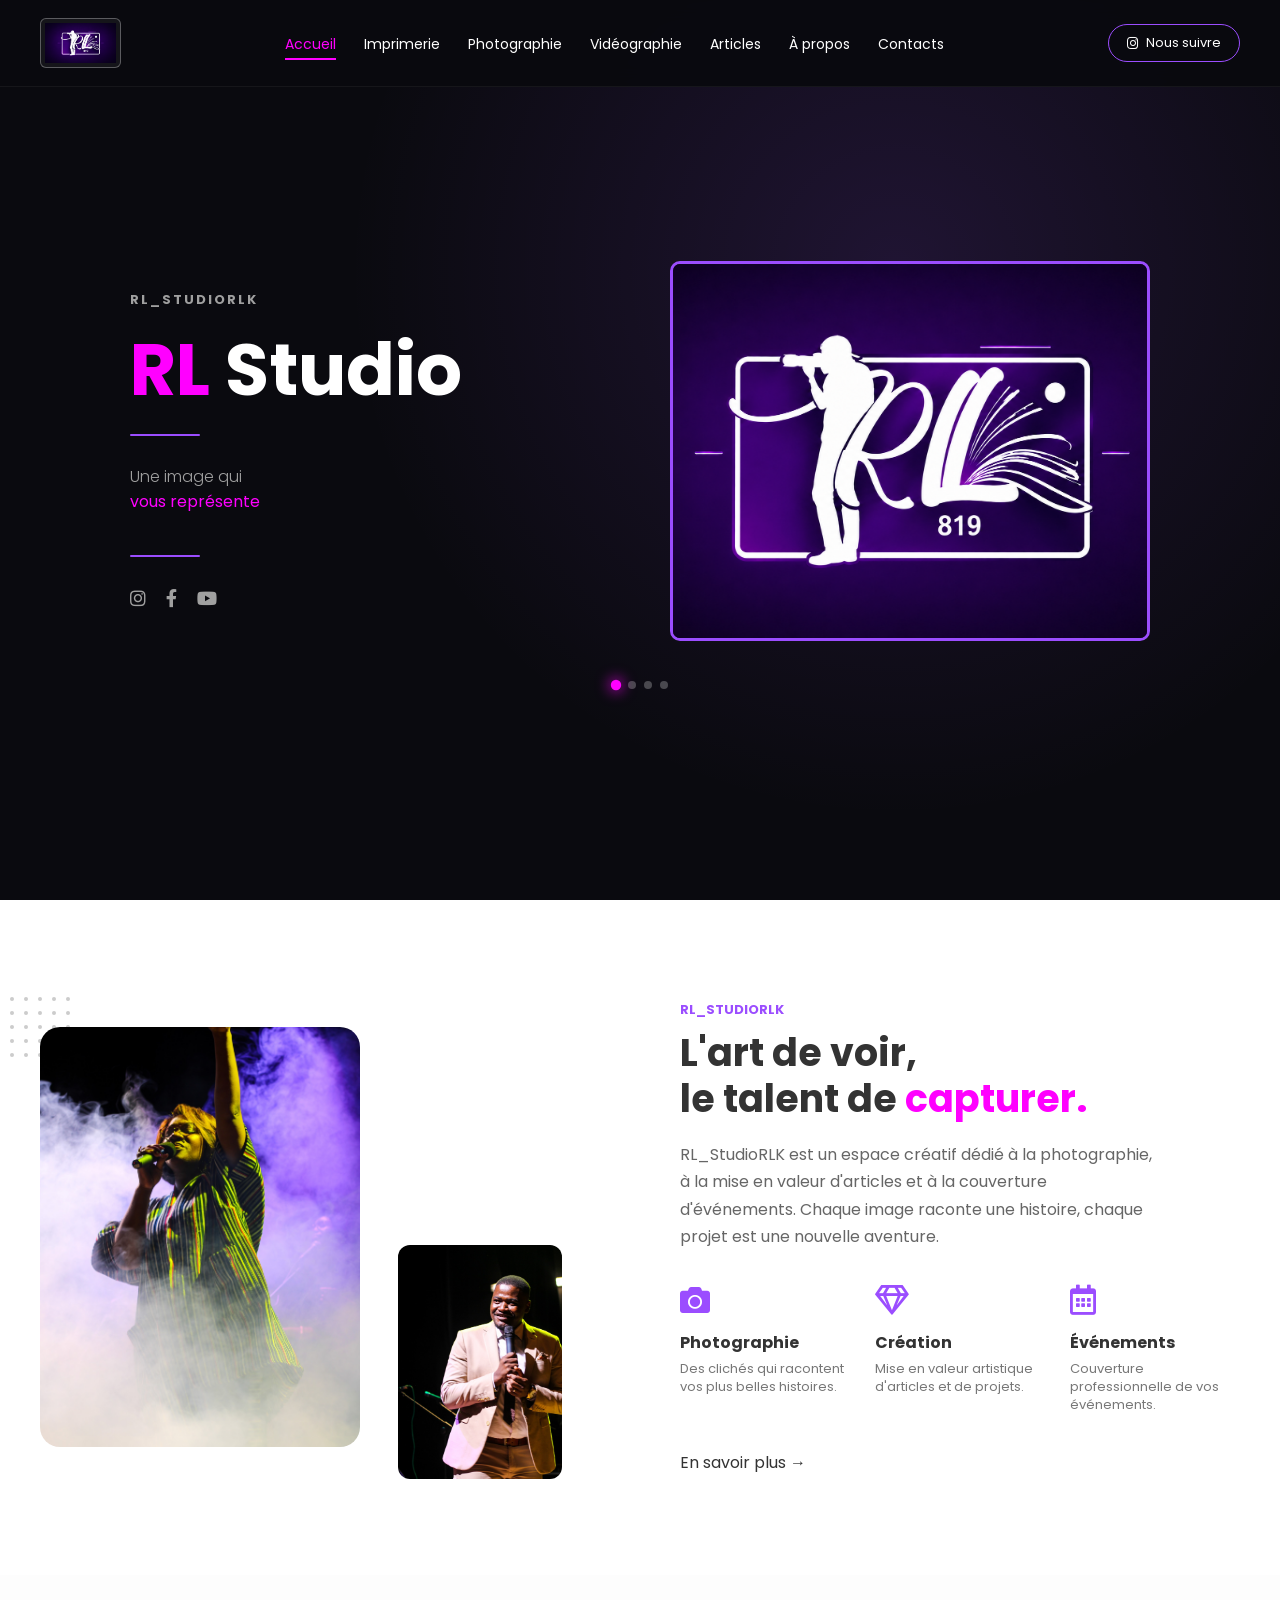
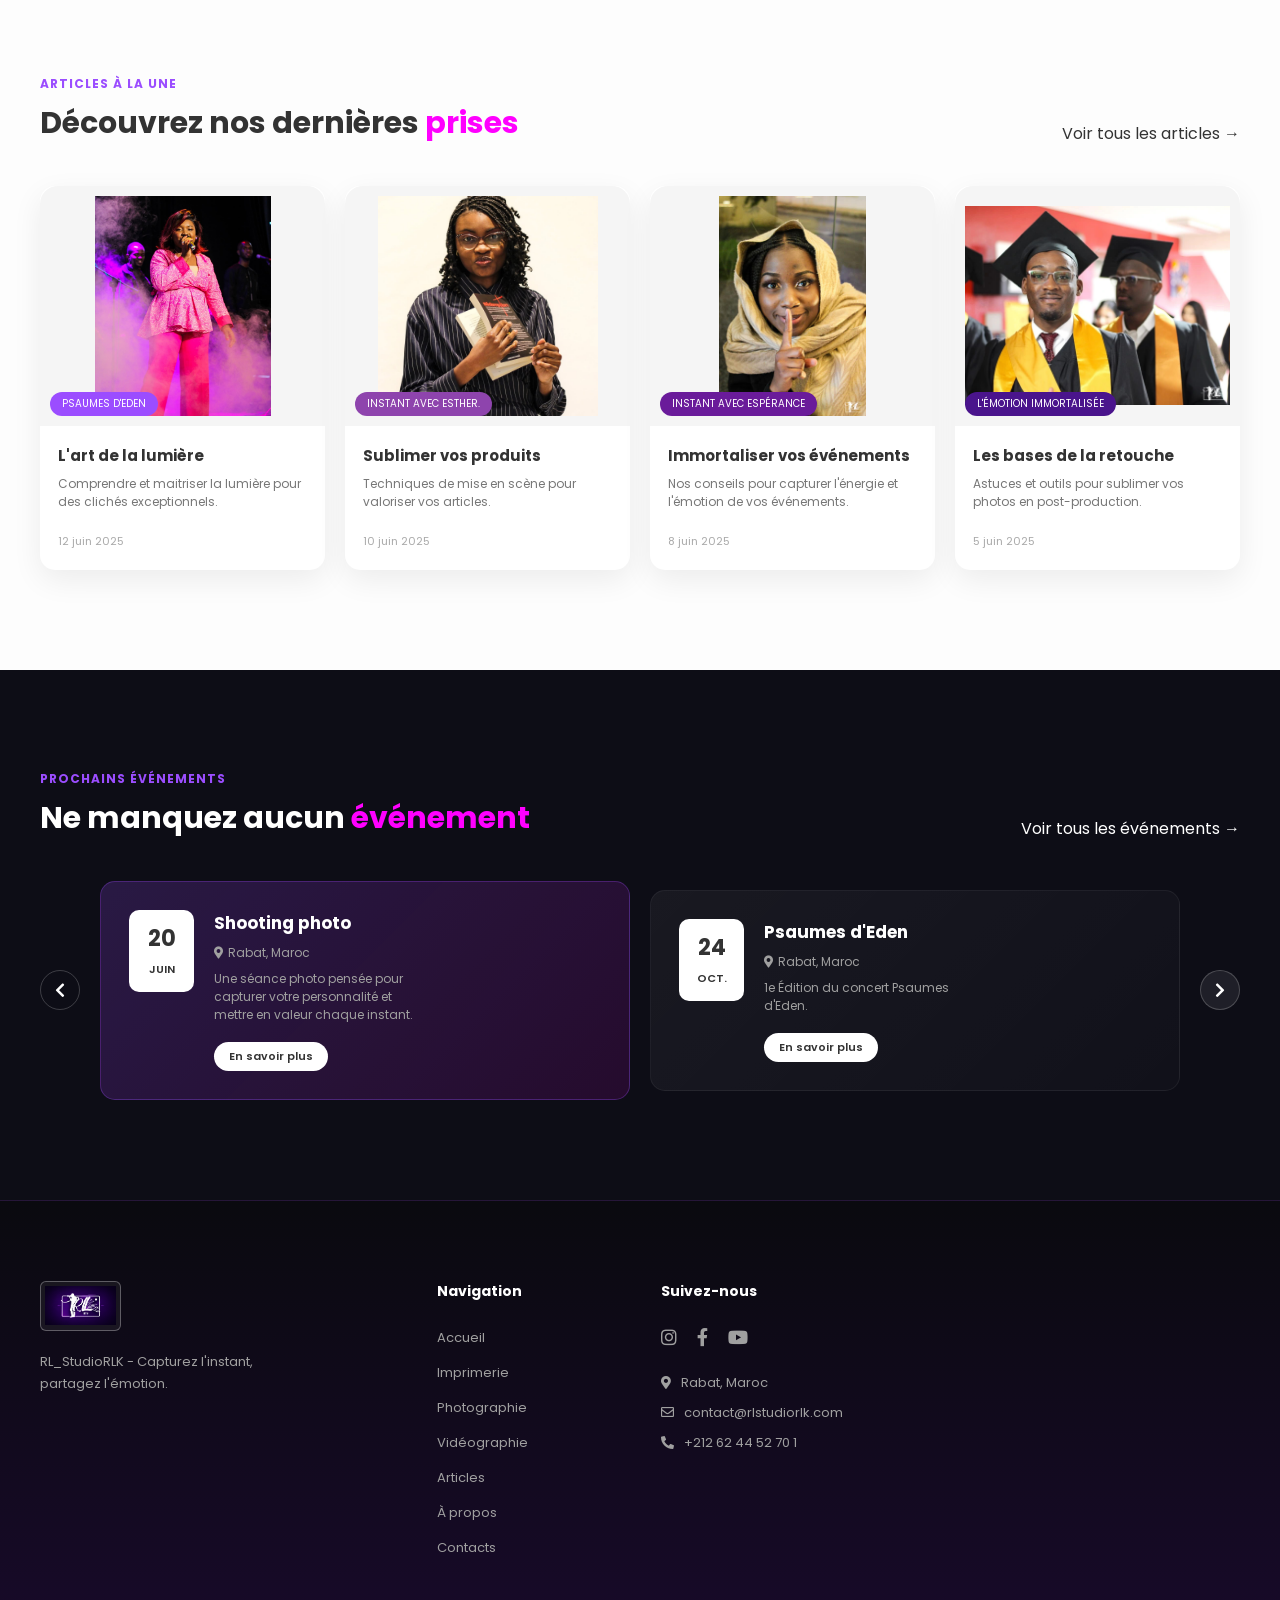
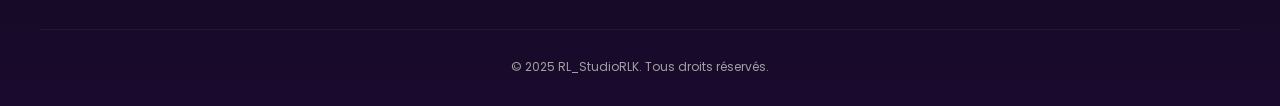
==== commit aad1a5a8: "Mise à jour du site" ====
--- a/index.html
+++ b/index.html
@@ -142,7 +142,6 @@
             background: #ffffff;
         }
 
-        /* Animation croix */
         .hamburger.open span:nth-child(1) { transform: translateY(7px) rotate(45deg); }
         .hamburger.open span:nth-child(2) { opacity: 0; transform: scaleX(0); }
         .hamburger.open span:nth-child(3) { transform: translateY(-7px) rotate(-45deg); }
@@ -168,7 +167,6 @@
             pointer-events: all;
         }
 
-        /* Fond décoratif mobile menu */
         .mobile-menu::before {
             content: '';
             position: absolute;
@@ -210,7 +208,6 @@
             transform: translateY(0);
         }
 
-        /* Délais cascade sur les liens mobile */
         .mobile-menu.open .mobile-nav-links li:nth-child(1) { transition-delay: 0.1s; }
         .mobile-menu.open .mobile-nav-links li:nth-child(2) { transition-delay: 0.17s; }
         .mobile-menu.open .mobile-nav-links li:nth-child(3) { transition-delay: 0.24s; }
@@ -301,7 +298,7 @@
         .social-icons a { color: var(--text-gray); font-size: 18px; transition: color 0.3s; }
         .social-icons a:hover { color: var(--accent); }
 
-        .hero-image { flex: 1; position: relative; display: flex; justify-content: flex-end; }
+        .hero-image { flex: 1; position: relative; display: flex; flex-direction: column; align-items: flex-end; }
 
         .hero-image-wrapper {
             position: relative;
@@ -309,14 +306,150 @@
             border: 3px solid var(--primary);
             border-radius: 10px;
             display: flex; justify-content: center; align-items: center;
+            overflow: hidden;
         }
         .hero-image-wrapper::before, .hero-image-wrapper::after {
-            content: ''; position: absolute; background: var(--primary); height: 2px; width: 40px;
+            content: ''; position: absolute; background: var(--primary); height: 2px; width: 40px; z-index: 5;
         }
         .hero-image-wrapper::before { left: -55px; }
         .hero-image-wrapper::after { right: -55px; }
 
-        .hero-main-img { width: 100%; height: 100%; object-fit: contain; border-radius: 8px; background: rgba(0,0,0,0.3); }
+        .hero-image-wrapper img { width: 100%; height: 100%; object-fit: cover; object-position: center; position: relative; z-index: 2; }
+
+        /* Balayage lumineux qui traverse l'image à l'entrée de chaque slide */
+        .hero-image-wrapper .hero-shine {
+            position: absolute;
+            inset: 0;
+            z-index: 6;
+            pointer-events: none;
+            background: linear-gradient(115deg, transparent 42%, rgba(255,255,255,0.55) 50%, transparent 58%);
+            transform: translateX(-130%);
+        }
+
+        /* Flash / onde de choc derrière l'image, façon "explosion" lumineuse */
+        .hero-image-wrapper .hero-burst {
+            position: absolute;
+            inset: -30%;
+            border-radius: 50%;
+            background: radial-gradient(circle, rgba(255,0,255,0.65) 0%, rgba(155,77,255,0.35) 35%, transparent 70%);
+            z-index: 1;
+            opacity: 0;
+            transform: scale(0.3);
+            pointer-events: none;
+        }
+
+        /* ===== CARROUSEL HERO COMPLET =====
+           Toutes les slides sont empilées dans la même cellule grid (technique de
+           superposition), ce qui permet à l'ensemble (texte + image) de garder sa
+           taille naturelle pendant que la transition se fait entre les slides. */
+        .hero-carousel-outer {
+            display: grid;
+            width: 100%;
+        }
+        .hero-carousel-outer .hero-content {
+            grid-column: 1;
+            grid-row: 1;
+            opacity: 0;
+            pointer-events: none;
+        }
+        .hero-carousel-outer .hero-content.active {
+            opacity: 1;
+            pointer-events: auto;
+        }
+
+        /* Slide qui ENTRE : zoom avant + flou qui se dissipe, avec un léger rebond */
+        .hero-carousel-outer .hero-content.entering {
+            animation: heroContentIn 0.95s cubic-bezier(0.16, 1, 0.3, 1) forwards;
+        }
+        @keyframes heroContentIn {
+            0%   { opacity: 0; transform: scale(1.08); filter: blur(6px); }
+            55%  { opacity: 1; }
+            100% { opacity: 1; transform: scale(1); filter: blur(0); }
+        }
+
+        /* Slide qui SORT : recul + flou + fondu rapide, comme aspirée vers l'arrière */
+        .hero-carousel-outer .hero-content.leaving {
+            animation: heroContentOut 0.55s cubic-bezier(0.55, 0, 1, 0.45) forwards;
+        }
+        @keyframes heroContentOut {
+            0%   { opacity: 1; transform: scale(1); filter: blur(0); }
+            100% { opacity: 0; transform: scale(0.92); filter: blur(5px); }
+        }
+
+        /* Cascade du texte : chaque ligne arrive avec son propre délai */
+        .hero-content.entering .hero-text > * {
+            opacity: 0;
+            animation: heroTextIn 0.7s cubic-bezier(0.16, 1, 0.3, 1) forwards;
+        }
+        .hero-content.entering .hero-text > *:nth-child(1) { animation-delay: 0.05s; }
+        .hero-content.entering .hero-text > *:nth-child(2) { animation-delay: 0.13s; }
+        .hero-content.entering .hero-text > *:nth-child(3) { animation-delay: 0.21s; }
+        .hero-content.entering .hero-text > *:nth-child(4) { animation-delay: 0.29s; }
+        .hero-content.entering .hero-text > *:nth-child(5) { animation-delay: 0.37s; }
+        .hero-content.entering .hero-text > *:nth-child(6) { animation-delay: 0.45s; }
+        @keyframes heroTextIn {
+            0%   { opacity: 0; transform: translateY(22px); }
+            100% { opacity: 1; transform: translateY(0); }
+        }
+
+        /* Titre : léger effet de "pop" sur l'entrée pour plus de punch */
+        .hero-content.entering .hero-text h1 {
+            animation-name: heroTitleIn;
+        }
+        @keyframes heroTitleIn {
+            0%   { opacity: 0; transform: translateY(22px) scale(0.94); }
+            65%  { opacity: 1; transform: translateY(0) scale(1.02); }
+            100% { opacity: 1; transform: translateY(0) scale(1); }
+        }
+
+        /* Déclenchement du balayage lumineux et du flash à l'entrée de l'image */
+        .hero-content.entering .hero-shine {
+            animation: heroShineSweep 0.9s ease-out 0.15s forwards;
+        }
+        @keyframes heroShineSweep {
+            0%   { transform: translateX(-130%); }
+            100% { transform: translateX(130%); }
+        }
+        .hero-content.entering .hero-burst {
+            animation: heroBurstFlash 0.75s cubic-bezier(0.16, 1, 0.3, 1) forwards;
+        }
+        @keyframes heroBurstFlash {
+            0%   { opacity: 0.9; transform: scale(0.3); }
+            60%  { opacity: 0.4; }
+            100% { opacity: 0; transform: scale(1.9); }
+        }
+        .hero-content.entering .hero-image-wrapper img {
+            animation: heroImageIn 0.9s cubic-bezier(0.16, 1, 0.3, 1) forwards;
+        }
+        @keyframes heroImageIn {
+            0%   { opacity: 0; transform: scale(1.18) rotate(-1.2deg); }
+            60%  { opacity: 1; }
+            100% { opacity: 1; transform: scale(1) rotate(0deg); }
+        }
+
+        /* Petits points indicateurs sous le bloc hero */
+        .hero-carousel-dots {
+            display: flex;
+            gap: 8px;
+            justify-content: center;
+            margin-top: 30px;
+        }
+        .hero-carousel-dots button {
+            width: 8px;
+            height: 8px;
+            border-radius: 50%;
+            border: none;
+            background: rgba(255,255,255,0.25);
+            cursor: pointer;
+            padding: 0;
+            transition: background 0.3s, transform 0.3s, box-shadow 0.3s;
+        }
+        .hero-carousel-dots button.active {
+            background: var(--accent);
+            transform: scale(1.3);
+            box-shadow: 0 0 10px 2px rgba(255,0,255,0.55);
+        }
+
 
         /* ===== ABOUT ===== */
         .about { background: white; color: #333; padding: 100px 0; }
@@ -426,9 +559,6 @@
 
         .footer-bottom { border-top: 1px solid rgba(255,255,255,0.05); padding-top: 28px; text-align: center; font-size: 12px; color: var(--text-gray); }
 
-        /* ===================================================== */
-        /*                  RESPONSIVE — TABLET (≤900px)         */
-        /* ===================================================== */
         @media (max-width: 900px) {
             .nav-links, .btn-follow { display: none; }
             .hamburger { display: flex; }
@@ -436,18 +566,16 @@
 
             .container { padding: 0 28px; }
 
-            /* Hero */
             .hero-content { flex-direction: column; text-align: center; gap: 50px; }
             .hero-text { max-width: 100%; }
             .hero-text h1 { font-size: 52px; }
             .hero-slogan { font-size: 34px; }
             .hero-divider { margin-left: auto; margin-right: auto; }
             .social-icons { justify-content: center; }
-            .hero-image { justify-content: center; width: 100%; }
+            .hero-image { justify-content: center; width: 100%; align-items: center; }
             .hero-image-wrapper { width: 100%; max-width: 420px; height: 320px; }
             .hero-image-wrapper::before, .hero-image-wrapper::after { display: none; }
 
-            /* About */
             .about-content { flex-direction: column; gap: 60px; }
             .about-images { justify-content: center; min-height: 350px; }
             .main-about-img { width: 280px; height: 360px; }
@@ -457,24 +585,18 @@
             .about-text h2 { font-size: 32px; }
             .services { grid-template-columns: repeat(3,1fr); }
 
-            /* Articles */
             .article-grid { grid-template-columns: repeat(2,1fr); }
             .article-img { height: 220px; }
             .section-header { flex-direction: column; align-items: flex-start; gap: 10px; }
 
-            /* Events */
             .events-slider { flex-direction: column; }
             .slider-arrow { display: none; }
             .event-card { width: 100%; }
 
-            /* Footer */
             .footer-grid { grid-template-columns: 1fr 1fr; gap: 35px; }
             .footer-logo-desc { grid-column: 1 / -1; }
         }
 
-        /* ===================================================== */
-        /*                  RESPONSIVE — MOBILE (≤600px)         */
-        /* ===================================================== */
         @media (max-width: 600px) {
             .hero { padding-top: 110px; padding-bottom: 70px; }
             .container { padding: 0 20px; }
@@ -484,7 +606,6 @@
             .hero-text p { font-size: 14px; }
             .hero-image-wrapper { height: 260px; }
 
-            /* About */
             .about { padding: 70px 0 90px; }
             .about-content { gap: 50px; }
             .about-images { min-height: 300px; }
@@ -495,19 +616,16 @@
             .service-item { display: flex; align-items: flex-start; gap: 15px; }
             .service-item > div { flex: 1; }
 
-            /* Articles */
             .articles { padding: 70px 0; }
             .article-grid { grid-template-columns: 1fr; }
             .article-img { height: 240px; }
 
-            /* Events */
             .events { padding: 70px 0; }
             .event-card { flex-direction: column; gap: 15px; }
             .event-date-box { align-self: flex-start; min-width: auto; display: flex; gap: 6px; align-items: baseline; padding: 8px 14px; }
             .event-date-box .day { font-size: 18px; }
             .event-date-box .month { font-size: 12px; }
 
-            /* Footer */
             .footer-grid { grid-template-columns: 1fr; gap: 30px; }
             .footer-logo-desc { grid-column: 1; }
             footer { padding: 60px 0 25px; }
@@ -527,20 +645,17 @@
             <ul class="nav-links">
                 <li><a href="#" class="active">Accueil</a></li>
                 <li><a href="imprimerie.html">Imprimerie</a></li>
-
                  <li><a href="photographie.html">Photographie</a></li>
                   <li><a href="vidéographie.html">Vidéographie</a></li>
                   <li><a href="articles.html">Articles</a></li>
-               
                 <li><a href="a propos.html">À propos</a></li>
-                <li><a href="contacts.html">Contact</a></li>
+                <li><a href="contacts.html">Contacts</a></li>
             </ul>
 
             <a href="https://www.instagram.com/rl_studiorlk/" class="btn-follow">
                 <i class="fab fa-instagram"></i> Nous suivre
             </a>
 
-            <!-- Hamburger button -->
             <button class="hamburger" id="hamburger" aria-label="Ouvrir le menu">
                 <span></span>
                 <span></span>
@@ -561,20 +676,17 @@
             <li><a href="photographie.html">Photographie</a></li>
             <li><a href="videographie.html">Vidéographie</a></li>
             <li><a href="articles.html">Articles</a></li>
-           
-           
             <li><a href="a propos.html">À propos</a></li>
-            <li><a href="contacts.html">Contact</a></li>
+            <li><a href="contacts.html">Contacts</a></li>
         </ul>
         <div class="mobile-follow">
-            <a href="#">
+            <a href="https://www.instagram.com/rl_studiorlk/" target="_blank">
                 <i class="fab fa-instagram"></i> Nous suivre
             </a>
         </div>
         <div class="mobile-social">
             <a href="https://www.instagram.com/rl_studiorlk/" target="_blank"><i class="fab fa-instagram"></i></a>
             <a href="https://www.facebook.com/Rl819"><i class="fab fa-facebook-f"></i></a>
-          
             <a href="#"><i class="fab fa-youtube"></i></a>
         </div>
     </div>
@@ -582,25 +694,15 @@
     <!-- ==================== HERO ==================== -->
     <section class="hero">
         <div class="container">
-            <div class="hero-content">
-                <div class="hero-text">
-                    <h4 class="reveal delay-1">RL_STUDIORLK</h4>
-                    <h1 class="reveal delay-2"><span class="rl-accent">RL</span> Studio</h1>
-                    <div class="hero-divider reveal delay-3"></div>
-                    <p class="hero-slogan reveal delay-4">Une image qui <span>vous représente</span></p>
-                    <div class="hero-divider reveal delay-5"></div>
-                    <div class="social-icons reveal delay-6">
-                        <a href="https://www.instagram.com/rl_studiorlk/" target="_blank"><i class="fab fa-instagram"></i></a>
-                        <a href="https://www.facebook.com/Rl819" target="_blank"><i class="fab fa-facebook-f"></i></a>
-                        <a href="#"><i class="fab fa-youtube"></i></a>
-                    </div>
-                </div>
-                <div class="hero-image reveal from-right delay-3">
-                    <div class="hero-image-wrapper">
-                        <img src="LOGO.png" class="hero-main-img" alt="RL Studio">
-                    </div>
-                </div>
-            </div>
+            <!-- =====================================================================
+                 CARROUSEL HERO COMPLET — chaque slide = texte (label, titre, slogan)
+                 + image, l'ensemble considéré comme UN SEUL bloc. Toutes les 3 secondes,
+                 le bloc entier disparaît en fondu et un autre bloc complet le remplace.
+                 ⬇️ Modifie le tableau "heroFullSlides" dans le <script> plus bas pour
+                 changer les textes et les chemins d'images de chaque slide.
+            ===================================================================== -->
+            <div class="hero-carousel-outer" id="heroCarouselOuter"></div>
+            <div class="hero-carousel-dots" id="heroCarouselDots"></div>
         </div>
     </section>
 
@@ -733,29 +835,18 @@
 
                 <div class="event-card reveal delay-3">
                     <div class="event-date-box">
-                        <span class="day">23</span>
-                        <span class="month">SEP.</span>
+                        <span class="day">24</span>
+                        <span class="month">Oct.</span>
                     </div>
                     <div class="event-details">
                         <h3>Psaumes d'Eden</h3>
                         <div class="event-location"><i class="fas fa-map-marker-alt"></i> Rabat, Maroc</div>
-                        <p>2e Édition du concert Psaumes d'Eden.</p>
+                        <p>1e Édition du concert Psaumes d'Eden.</p>
                         <a href="#" class="btn-sm-white">En savoir plus</a>
                     </div>
                 </div>
 
-                <div class="event-card reveal delay-4">
-                    <div class="event-date-box">
-                        <span class="day">15</span>
-                        <span class="month">NOV</span>
-                    </div>
-                    <div class="event-details">
-                        <h3>Atelier de formation</h3>
-                        <div class="event-location"><i class="fas fa-map-marker-alt"></i> Rabat, Maroc</div>
-                        <p>Initiation et perfectionnement aux techniques de photographie dans un cadre pratique et convivial.</p>
-                        <a href="#" class="btn-sm-white">En savoir plus</a>
-                    </div>
-                </div>
+                
 
                 <div class="slider-arrow reveal from-right delay-5" style="background:rgba(255,255,255,0.08);"><i class="fas fa-chevron-right"></i></div>
             </div>
@@ -773,30 +864,21 @@
                 <div class="footer-col reveal delay-2">
                     <h4>Navigation</h4>
                     <ul>
-                        <li><a href="#">Accueil</a></li>
-                        <li><a href="#">Articles</a></li>
-                        <li><a href="#">Publications</a></li>
-                        <li><a href="#evenements">Événements</a></li>
-                        <li><a href="#">À propos</a></li>
-                        <li><a href="#">Contact</a></li>
+                        <li><a href="index.html">Accueil</a></li>
+                        <li><a href="imprimerie.html">Imprimerie</a></li>
+                        <li><a href="photographie.html">Photographie</a></li>
+                        <li><a href="vidéographie.html">Vidéographie</a></li>
+                        <li><a href="articles.html">Articles</a></li>
+                        <li><a href="a propos.html">À propos</a></li>
+                        <li><a href="contacts.html">Contacts</a></li>
                     </ul>
                 </div>
-                <div class="footer-col reveal delay-3">
-                    <h4>Catégories</h4>
-                    <ul>
-                        <li><a href="#">Photographie</a></li>
-                        <li><a href="#">Produits</a></li>
-                        <li><a href="#">Événements</a></li>
-                        <li><a href="#">Tutoriels</a></li>
-                        <li><a href="#">Actualités</a></li>
-                    </ul>
-                </div>
+
                 <div class="footer-col reveal delay-4">
                     <h4>Suivez-nous</h4>
                     <div class="social-icons" style="margin-bottom:22px;">
                         <a href="https://www.instagram.com/rl_studiorlk/" target="_blank"><i class="fab fa-instagram"></i></a>
                         <a href="https://www.facebook.com/Rl819" target="_blank"><i class="fab fa-facebook-f"></i></a>
-                      
                         <a href="#" target="_blank"><i class="fab fa-youtube"></i></a>
                     </div>
                     <div class="footer-contact">
@@ -835,6 +917,154 @@
         mobileMenu.querySelectorAll('a').forEach(link => {
             link.addEventListener('click', closeMenu);
         });
+
+        /* =====================================================================
+           CARROUSEL HERO COMPLET
+           -----------------------------------------------------------------
+           Chaque objet ci-dessous = UNE slide entière (label + titre + slogan
+           + image). Le tout apparaît/disparaît ensemble, comme un seul bloc.
+           ⬇️ MODIFIE ICI : change label/titleHTML/sloganHTML/image pour
+           personnaliser chaque slide. Remplace les "picsum.photos" (API
+           d'images de démonstration) par tes propres photos, ex: "hero1.jpg".
+        ===================================================================== */
+        const heroFullSlides = [
+            {
+                label: "RL_STUDIORLK",
+                titleHTML: '<span class="rl-accent">RL</span> Studio',
+                sloganHTML: 'Une image qui <span>vous représente</span>',
+                image: "LOGO.png",
+                imageAlt: "RL Studio Logo"
+            },
+            {
+                label: "RL_STUDIORLK",
+                titleHTML: '<span class="rl-accent">Mariage</span> & Amour',
+                sloganHTML: 'Des souvenirs qui <span>durent toujours</span>',
+                image: "./Photo Mariage/RL 819-74.jpg",
+                imageAlt: "Photo mariage"
+            },
+            {
+                label: "RL_STUDIORLK",
+                titleHTML: '<span class="rl-accent">Portraits</span> & Studio',
+                sloganHTML: 'Chaque visage a <span>son histoire</span>',
+                image: "./Shooting Studio/RL819-18.jpg",
+                imageAlt: "Photo portrait studio"
+            },
+           
+            {
+                label: "RL_STUDIORLK",
+                titleHTML: '<span class="rl-accent">Voyages</span> & Culture',
+                sloganHTML: 'Explorer et <span>immortaliser</span>',
+                image: "./Photo Tourristique/RL819-47.jpg",
+                imageAlt: "Photo voyage"
+            }
+        ];
+
+        const heroCarouselOuter = document.getElementById('heroCarouselOuter');
+        const heroDotsContainer = document.getElementById('heroCarouselDots');
+        let heroCurrentIndex = 0;
+        let heroAutoplayTimer = null;
+
+        function renderHeroFullSlideMarkup(slide, i){
+            const activeClass = i === 0 ? ' active' : '';
+            return '<div class="hero-content' + activeClass + '">' +
+                        '<div class="hero-text">' +
+                            '<h4>' + slide.label + '</h4>' +
+                            '<h1>' + slide.titleHTML + '</h1>' +
+                            '<div class="hero-divider"></div>' +
+                            '<p class="hero-slogan">' + slide.sloganHTML + '</p>' +
+                            '<div class="hero-divider"></div>' +
+                            '<div class="social-icons">' +
+                                '<a href="https://www.instagram.com/rl_studiorlk/" target="_blank"><i class="fab fa-instagram"></i></a>' +
+                                '<a href="https://www.facebook.com/Rl819" target="_blank"><i class="fab fa-facebook-f"></i></a>' +
+                                '<a href="#"><i class="fab fa-youtube"></i></a>' +
+                            '</div>' +
+                        '</div>' +
+                        '<div class="hero-image">' +
+                            '<div class="hero-image-wrapper">' +
+                                '<div class="hero-burst"></div>' +
+                                '<img src="' + slide.image + '" alt="' + (slide.imageAlt || '') + '">' +
+                                '<div class="hero-shine"></div>' +
+                            '</div>' +
+                        '</div>' +
+                    '</div>';
+        }
+
+        function buildHeroCarousel(){
+            heroCarouselOuter.innerHTML = heroFullSlides.map((slide, i) => renderHeroFullSlideMarkup(slide, i)).join('');
+
+            heroDotsContainer.innerHTML = heroFullSlides.map((_, i) =>
+                '<button class="' + (i === 0 ? 'active' : '') + '" data-index="' + i + '" aria-label="Aller à la slide ' + (i+1) + '"></button>'
+            ).join('');
+
+            heroDotsContainer.querySelectorAll('button').forEach(btn => {
+                btn.addEventListener('click', () => {
+                    goToHeroSlide(parseInt(btn.dataset.index, 10));
+                    restartHeroAutoplay();
+                });
+            });
+        }
+
+        function goToHeroSlide(index){
+            const slides = heroCarouselOuter.querySelectorAll('.hero-content');
+            const dots = heroDotsContainer.querySelectorAll('button');
+            if (index === heroCurrentIndex) return;
+
+            const oldSlide = slides[heroCurrentIndex];
+            const newSlide = slides[index];
+
+            dots[heroCurrentIndex].classList.remove('active');
+            dots[index].classList.add('active');
+
+            /* La slide sortante joue son animation de sortie tout en restant visible */
+            oldSlide.classList.remove('entering');
+            oldSlide.classList.add('leaving');
+
+            /* La slide entrante devient active et joue son animation d'entrée
+               (fondu + zoom + flou + cascade du texte + flash + balayage) */
+            newSlide.classList.add('active', 'entering');
+
+            heroCurrentIndex = index;
+
+            /* Une fois l'animation de sortie terminée, on masque complètement l'ancienne slide */
+            setTimeout(() => {
+                oldSlide.classList.remove('active', 'leaving');
+            }, 550);
+
+            /* Une fois l'animation d'entrée terminée, on retire la classe pour permettre
+               qu'elle rejoue proprement la prochaine fois que cette slide reviendra */
+            setTimeout(() => {
+                newSlide.classList.remove('entering');
+            }, 1000);
+        }
+
+        function nextHeroSlide(){
+            const next = (heroCurrentIndex + 1) % heroFullSlides.length;
+            goToHeroSlide(next);
+        }
+
+        function startHeroAutoplay(){
+            /* Défilement automatique toutes les 3 secondes */
+            heroAutoplayTimer = setInterval(nextHeroSlide, 3000);
+        }
+
+        function restartHeroAutoplay(){
+            clearInterval(heroAutoplayTimer);
+            startHeroAutoplay();
+        }
+
+        buildHeroCarousel();
+
+        /* Joue l'animation d'entrée (flash, zoom, cascade texte) sur la toute
+           première slide dès le chargement de la page, pour un effet pro dès l'arrivée */
+        requestAnimationFrame(() => {
+            const firstSlide = heroCarouselOuter.querySelector('.hero-content');
+            if (firstSlide) {
+                firstSlide.classList.add('entering');
+                setTimeout(() => firstSlide.classList.remove('entering'), 1000);
+            }
+        });
+
+        startHeroAutoplay();
 
         /* ===== SCROLL REVEAL ===== */
         const observer = new IntersectionObserver((entries) => {
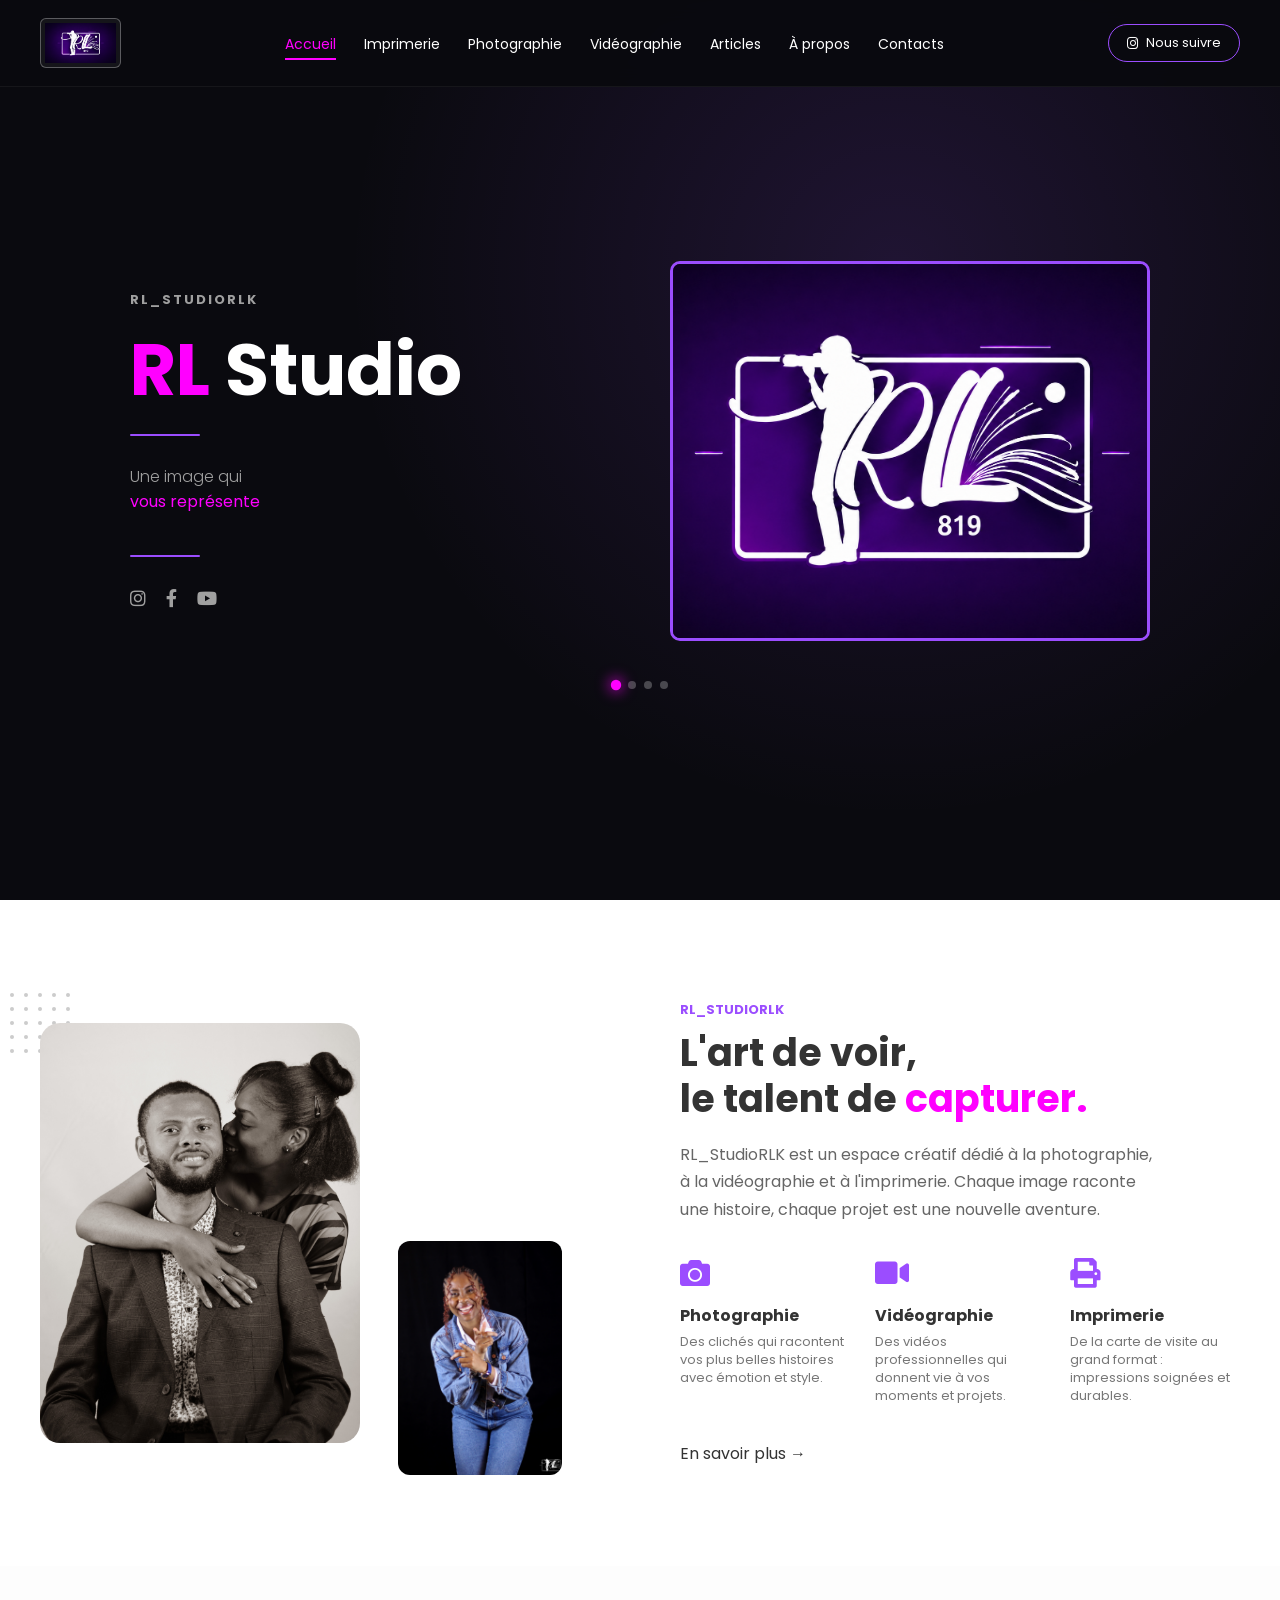
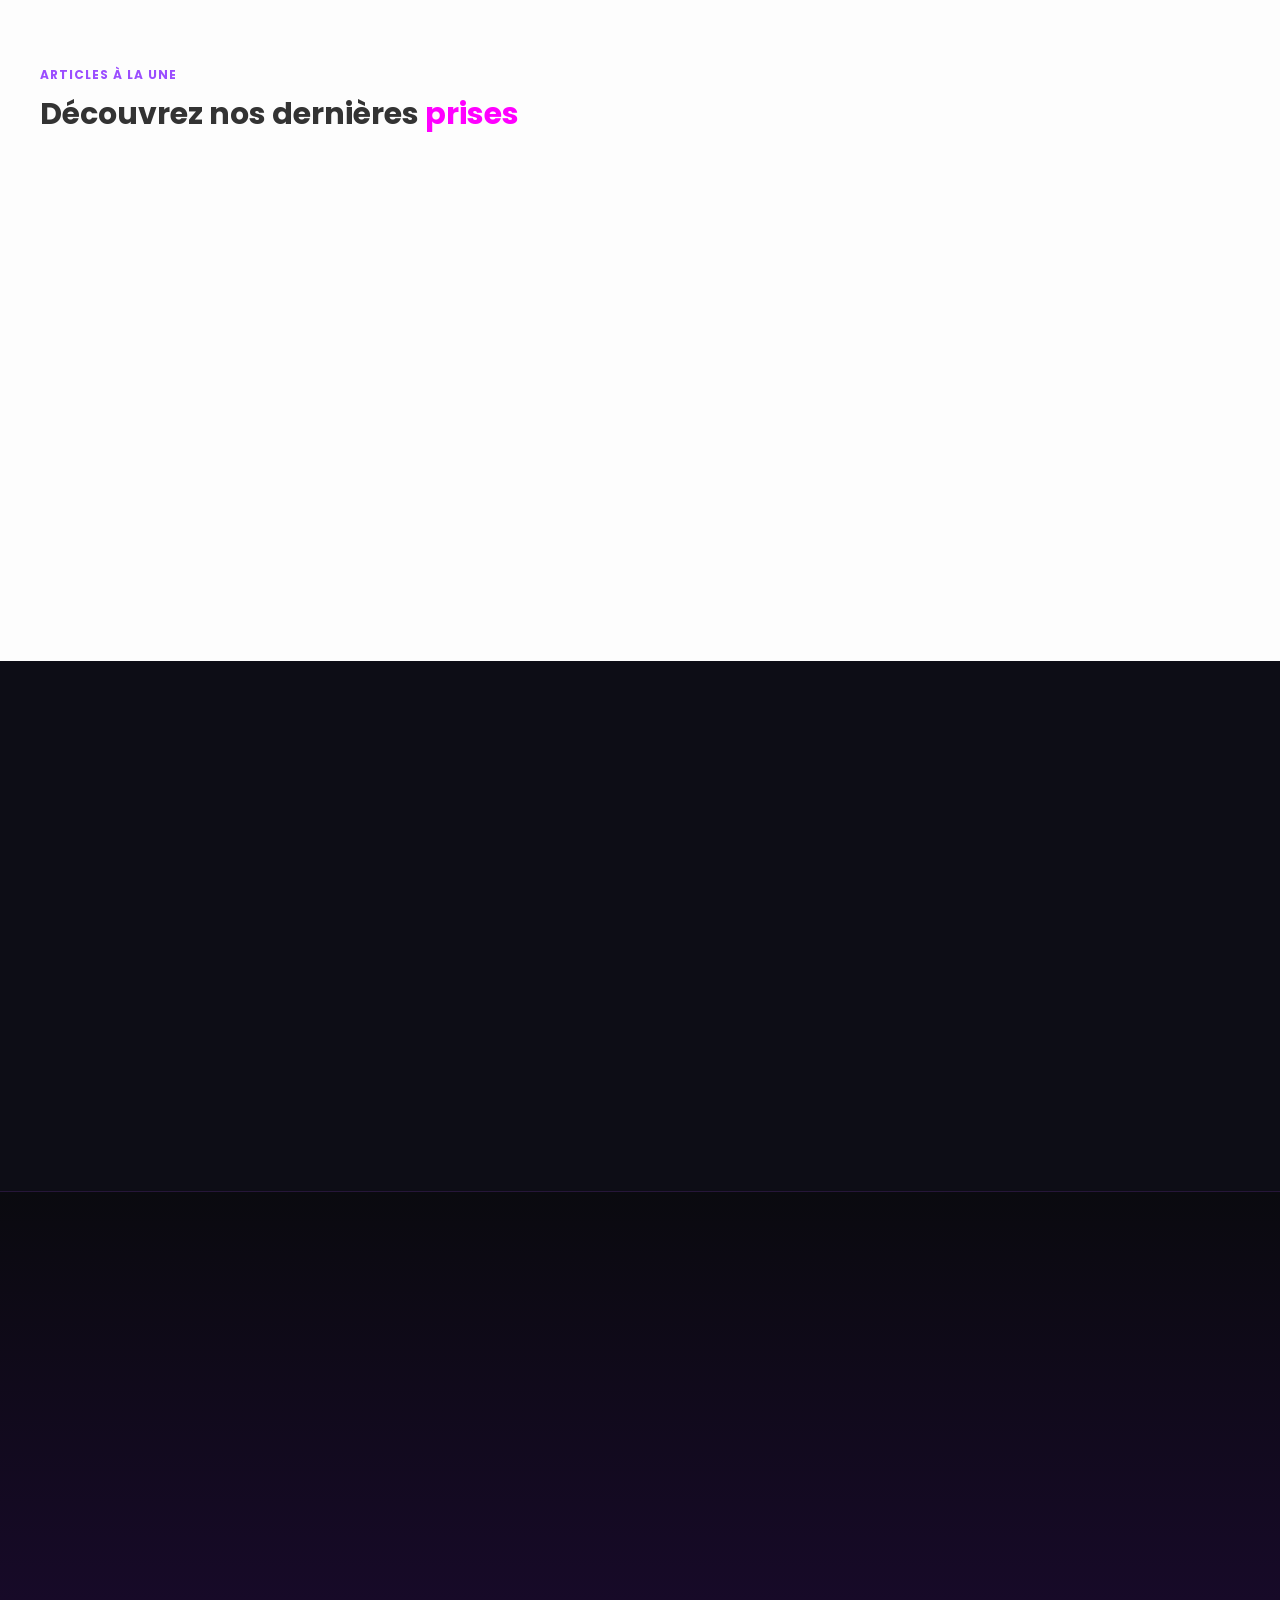
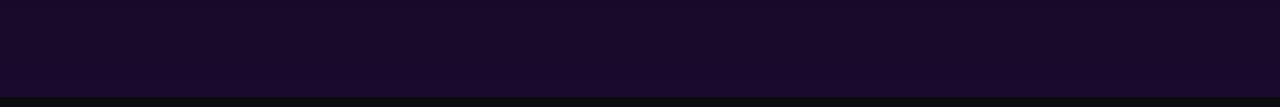
==== commit 25dac7f0: "Mise à jour du site" ====
--- a/index.html
+++ b/index.html
@@ -338,10 +338,7 @@
             pointer-events: none;
         }
 
-        /* ===== CARROUSEL HERO COMPLET =====
-           Toutes les slides sont empilées dans la même cellule grid (technique de
-           superposition), ce qui permet à l'ensemble (texte + image) de garder sa
-           taille naturelle pendant que la transition se fait entre les slides. */
+        /* ===== CARROUSEL HERO COMPLET ===== */
         .hero-carousel-outer {
             display: grid;
             width: 100%;
@@ -357,7 +354,6 @@
             pointer-events: auto;
         }
 
-        /* Slide qui ENTRE : zoom avant + flou qui se dissipe, avec un léger rebond */
         .hero-carousel-outer .hero-content.entering {
             animation: heroContentIn 0.95s cubic-bezier(0.16, 1, 0.3, 1) forwards;
         }
@@ -367,7 +363,6 @@
             100% { opacity: 1; transform: scale(1); filter: blur(0); }
         }
 
-        /* Slide qui SORT : recul + flou + fondu rapide, comme aspirée vers l'arrière */
         .hero-carousel-outer .hero-content.leaving {
             animation: heroContentOut 0.55s cubic-bezier(0.55, 0, 1, 0.45) forwards;
         }
@@ -376,7 +371,6 @@
             100% { opacity: 0; transform: scale(0.92); filter: blur(5px); }
         }
 
-        /* Cascade du texte : chaque ligne arrive avec son propre délai */
         .hero-content.entering .hero-text > * {
             opacity: 0;
             animation: heroTextIn 0.7s cubic-bezier(0.16, 1, 0.3, 1) forwards;
@@ -392,7 +386,6 @@
             100% { opacity: 1; transform: translateY(0); }
         }
 
-        /* Titre : léger effet de "pop" sur l'entrée pour plus de punch */
         .hero-content.entering .hero-text h1 {
             animation-name: heroTitleIn;
         }
@@ -402,7 +395,6 @@
             100% { opacity: 1; transform: translateY(0) scale(1); }
         }
 
-        /* Déclenchement du balayage lumineux et du flash à l'entrée de l'image */
         .hero-content.entering .hero-shine {
             animation: heroShineSweep 0.9s ease-out 0.15s forwards;
         }
@@ -427,7 +419,6 @@
             100% { opacity: 1; transform: scale(1) rotate(0deg); }
         }
 
-        /* Petits points indicateurs sous le bloc hero */
         .hero-carousel-dots {
             display: flex;
             gap: 8px;
@@ -559,13 +550,18 @@
 
         .footer-bottom { border-top: 1px solid rgba(255,255,255,0.05); padding-top: 28px; text-align: center; font-size: 12px; color: var(--text-gray); }
 
+        /* ===================================================== */
+        /*        RESPONSIVE — TABLETTE (largeur ≤ 900px)         */
+        /* ===================================================== */
         @media (max-width: 900px) {
+            /* --- Navigation --- */
             .nav-links, .btn-follow { display: none; }
             .hamburger { display: flex; }
             .mobile-menu { display: flex; }
 
             .container { padding: 0 28px; }
 
+            /* --- Hero : layout empilé, tout centré --- */
             .hero-content { flex-direction: column; text-align: center; gap: 50px; }
             .hero-text { max-width: 100%; }
             .hero-text h1 { font-size: 52px; }
@@ -576,6 +572,7 @@
             .hero-image-wrapper { width: 100%; max-width: 420px; height: 320px; }
             .hero-image-wrapper::before, .hero-image-wrapper::after { display: none; }
 
+            /* --- About --- */
             .about-content { flex-direction: column; gap: 60px; }
             .about-images { justify-content: center; min-height: 350px; }
             .main-about-img { width: 280px; height: 360px; }
@@ -585,6 +582,7 @@
             .about-text h2 { font-size: 32px; }
             .services { grid-template-columns: repeat(3,1fr); }
 
+            /* --- Articles / Events --- */
             .article-grid { grid-template-columns: repeat(2,1fr); }
             .article-img { height: 220px; }
             .section-header { flex-direction: column; align-items: flex-start; gap: 10px; }
@@ -593,11 +591,20 @@
             .slider-arrow { display: none; }
             .event-card { width: 100%; }
 
-            .footer-grid { grid-template-columns: 1fr 1fr; gap: 35px; }
+            /* --- Footer : 2 colonnes, logo pleine largeur en haut --- */
+            /* Icônes "Suivez-nous" et contact alignées à GAUCHE (jamais centrées) */
+            .footer-grid { grid-template-columns: 1fr 1fr; gap: 40px; }
             .footer-logo-desc { grid-column: 1 / -1; }
-        }
-
+            .footer-col { text-align: left; }
+            .footer-col .social-icons { justify-content: flex-start; }
+            .footer-contact p { justify-content: flex-start; }
+        }
+
+        /* ===================================================== */
+        /*        RESPONSIVE — MOBILE (largeur ≤ 600px)          */
+        /* ===================================================== */
         @media (max-width: 600px) {
+            /* --- Hero --- */
             .hero { padding-top: 110px; padding-bottom: 70px; }
             .container { padding: 0 20px; }
             .hero-text h1 { font-size: 40px; }
@@ -606,16 +613,22 @@
             .hero-text p { font-size: 14px; }
             .hero-image-wrapper { height: 260px; }
 
+            /* --- About : services en pile verticale (icône à gauche, texte à droite) --- */
             .about { padding: 70px 0 90px; }
             .about-content { gap: 50px; }
             .about-images { min-height: 300px; }
             .main-about-img { width: 230px; height: 300px; border-radius: 16px; }
             .overlay-about-img { width: 130px; height: 180px; right: 5px; border-width: 5px; border-radius: 14px; }
             .about-text h2 { font-size: 26px; }
-            .services { grid-template-columns: 1fr; gap: 20px; text-align: left; }
+            .about-text { text-align: left; }
+            .about-text > p { margin-left: 0; margin-right: 0; }
+            .services { grid-template-columns: 1fr; gap: 22px; text-align: left; }
             .service-item { display: flex; align-items: flex-start; gap: 15px; }
-            .service-item > div { flex: 1; }
-
+            .service-item .service-icon { flex-shrink: 0; margin-top: 4px; }
+            .service-item h5, .service-item p { margin: 0; }
+            .service-item h5 { margin-bottom: 4px; }
+
+            /* --- Articles / Events --- */
             .articles { padding: 70px 0; }
             .article-grid { grid-template-columns: 1fr; }
             .article-img { height: 240px; }
@@ -626,8 +639,20 @@
             .event-date-box .day { font-size: 18px; }
             .event-date-box .month { font-size: 12px; }
 
-            .footer-grid { grid-template-columns: 1fr; gap: 30px; }
+            /* --- Footer : 1 colonne, TOUT aligné à gauche (icônes incluses) --- */
+            .footer-grid { grid-template-columns: 1fr; gap: 34px; }
             .footer-logo-desc { grid-column: 1; }
+            .footer-col { text-align: left; }
+            .footer-col h4 { margin-bottom: 16px; }
+            .footer-col .social-icons {
+                justify-content: flex-start; /* icônes Instagram/Facebook/YouTube collées à gauche */
+                gap: 22px;
+            }
+            .footer-contact p {
+                justify-content: flex-start;
+                text-align: left;
+            }
+            .footer-bottom { text-align: center; font-size: 11px; }
             footer { padding: 60px 0 25px; }
         }
     </style>
@@ -698,7 +723,7 @@
                  CARROUSEL HERO COMPLET — chaque slide = texte (label, titre, slogan)
                  + image, l'ensemble considéré comme UN SEUL bloc. Toutes les 3 secondes,
                  le bloc entier disparaît en fondu et un autre bloc complet le remplace.
-                 ⬇️ Modifie le tableau "heroFullSlides" dans le <script> plus bas pour
+                 Modifie le tableau "heroFullSlides" dans le script plus bas pour
                  changer les textes et les chemins d'images de chaque slide.
             ===================================================================== -->
             <div class="hero-carousel-outer" id="heroCarouselOuter"></div>
@@ -718,31 +743,34 @@
                         <div class="dot"></div><div class="dot"></div><div class="dot"></div><div class="dot"></div><div class="dot"></div>
                         <div class="dot"></div><div class="dot"></div><div class="dot"></div><div class="dot"></div><div class="dot"></div>
                     </div>
-                    <img src="PASTEUR CHANTAL.jpg" alt="Studio work" class="main-about-img">
-                    <img src="rL.jpg" alt="Camera lens" class="overlay-about-img">
+                    <img src="./Shooting Studio/RLSTUDIO_-59.jpg" alt="Studio work" class="main-about-img">
+                    <img src="./Shooting Studio/RL819-63.jpg" alt="Camera lens" class="overlay-about-img">
                 </div>
                 <div class="about-text">
                     <h4 class="reveal delay-2">RL_STUDIORLK</h4>
                     <h2 class="reveal delay-3">L'art de voir, <br>le talent de <span>capturer.</span></h2>
-                    <p class="reveal delay-4">RL_StudioRLK est un espace créatif dédié à la photographie, à la mise en valeur d'articles et à la couverture d'événements. Chaque image raconte une histoire, chaque projet est une nouvelle aventure.</p>
+                    <p class="reveal delay-4">RL_StudioRLK est un espace créatif dédié à la photographie, à la vidéographie et à l'imprimerie. Chaque image raconte une histoire, chaque projet est une nouvelle aventure.</p>
                     <div class="services">
+                        <!-- Service 1 : Photographie -->
                         <div class="service-item reveal delay-3">
                             <i class="fas fa-camera service-icon"></i>
                             <h5>Photographie</h5>
-                            <p>Des clichés qui racontent vos plus belles histoires.</p>
+                            <p>Des clichés qui racontent vos plus belles histoires avec émotion et style.</p>
                         </div>
+                        <!-- Service 2 : Vidéographie -->
                         <div class="service-item reveal delay-4">
-                            <i class="far fa-gem service-icon"></i>
-                            <h5>Création</h5>
-                            <p>Mise en valeur artistique d'articles et de projets.</p>
+                            <i class="fas fa-video service-icon"></i>
+                            <h5>Vidéographie</h5>
+                            <p>Des vidéos professionnelles qui donnent vie à vos moments et projets.</p>
                         </div>
+                        <!-- Service 3 : Imprimerie -->
                         <div class="service-item reveal delay-5">
-                            <i class="far fa-calendar-alt service-icon"></i>
-                            <h5>Événements</h5>
-                            <p>Couverture professionnelle de vos événements.</p>
+                            <i class="fas fa-print service-icon"></i>
+                            <h5>Imprimerie</h5>
+                            <p>De la carte de visite au grand format : impressions soignées et durables.</p>
                         </div>
                     </div>
-                    <a href="#" class="btn-primary reveal delay-5">En savoir plus &rarr;</a>
+                    <a href="a propos.html" class="btn-primary reveal delay-5">En savoir plus &rarr;</a>
                 </div>
             </div>
         </div>
@@ -756,7 +784,7 @@
                     <h4>ARTICLES À LA UNE</h4>
                     <h2>Découvrez nos dernières <span>prises</span></h2>
                 </div>
-                <a href="#" class="btn-link reveal from-right delay-2">Voir tous les articles &rarr;</a>
+               
             </div>
             <div class="article-grid">
                 <div class="article-card reveal delay-1">
@@ -846,7 +874,7 @@
                     </div>
                 </div>
 
-                
+
 
                 <div class="slider-arrow reveal from-right delay-5" style="background:rgba(255,255,255,0.08);"><i class="fas fa-chevron-right"></i></div>
             </div>
@@ -859,7 +887,7 @@
             <div class="footer-grid">
                 <div class="footer-logo-desc reveal delay-1">
                     <div class="logo"><div class="logo-box"><img src="LOGO.png" alt="RL Studio Logo"></div></div>
-                    <p>RL_StudioRLK - Capturez l'instant, partagez l'émotion.</p>
+                    <p>RL_StudioRLK, Capturez l'instant, partagez l'émotion.</p>
                 </div>
                 <div class="footer-col reveal delay-2">
                     <h4>Navigation</h4>
@@ -921,11 +949,9 @@
         /* =====================================================================
            CARROUSEL HERO COMPLET
            -----------------------------------------------------------------
-           Chaque objet ci-dessous = UNE slide entière (label + titre + slogan
-           + image). Le tout apparaît/disparaît ensemble, comme un seul bloc.
-           ⬇️ MODIFIE ICI : change label/titleHTML/sloganHTML/image pour
-           personnaliser chaque slide. Remplace les "picsum.photos" (API
-           d'images de démonstration) par tes propres photos, ex: "hero1.jpg".
+           Chaque objet = UNE slide entière (label + titre + slogan + image).
+           Le tout apparaît/disparaît ensemble, comme un seul bloc.
+           Modifie label/titleHTML/sloganHTML/image pour personnaliser chaque slide.
         ===================================================================== */
         const heroFullSlides = [
             {
@@ -949,7 +975,6 @@
                 image: "./Shooting Studio/RL819-18.jpg",
                 imageAlt: "Photo portrait studio"
             },
-           
             {
                 label: "RL_STUDIORLK",
                 titleHTML: '<span class="rl-accent">Voyages</span> & Culture',
@@ -1015,23 +1040,17 @@
             dots[heroCurrentIndex].classList.remove('active');
             dots[index].classList.add('active');
 
-            /* La slide sortante joue son animation de sortie tout en restant visible */
             oldSlide.classList.remove('entering');
             oldSlide.classList.add('leaving');
 
-            /* La slide entrante devient active et joue son animation d'entrée
-               (fondu + zoom + flou + cascade du texte + flash + balayage) */
             newSlide.classList.add('active', 'entering');
 
             heroCurrentIndex = index;
 
-            /* Une fois l'animation de sortie terminée, on masque complètement l'ancienne slide */
             setTimeout(() => {
                 oldSlide.classList.remove('active', 'leaving');
             }, 550);
 
-            /* Une fois l'animation d'entrée terminée, on retire la classe pour permettre
-               qu'elle rejoue proprement la prochaine fois que cette slide reviendra */
             setTimeout(() => {
                 newSlide.classList.remove('entering');
             }, 1000);
@@ -1043,7 +1062,6 @@
         }
 
         function startHeroAutoplay(){
-            /* Défilement automatique toutes les 3 secondes */
             heroAutoplayTimer = setInterval(nextHeroSlide, 3000);
         }
 
@@ -1054,8 +1072,6 @@
 
         buildHeroCarousel();
 
-        /* Joue l'animation d'entrée (flash, zoom, cascade texte) sur la toute
-           première slide dès le chargement de la page, pour un effet pro dès l'arrivée */
         requestAnimationFrame(() => {
             const firstSlide = heroCarouselOuter.querySelector('.hero-content');
             if (firstSlide) {
